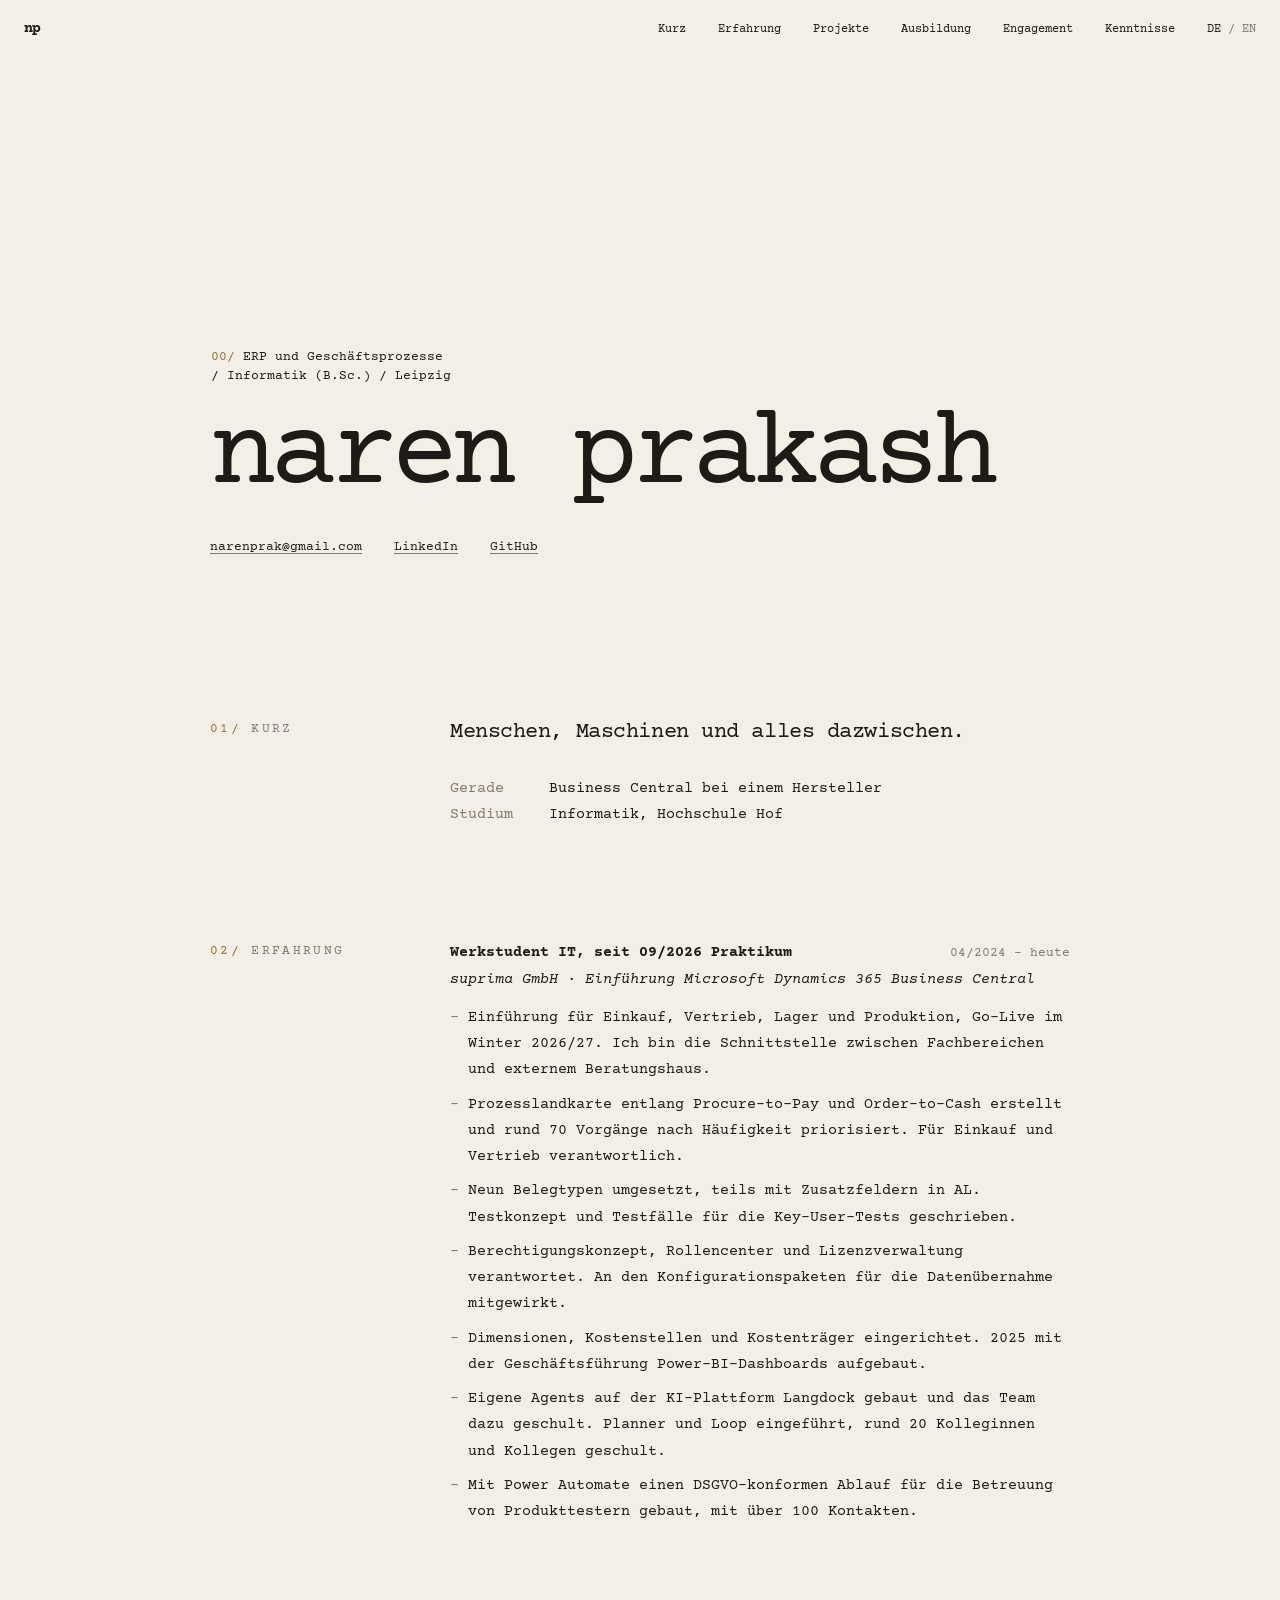
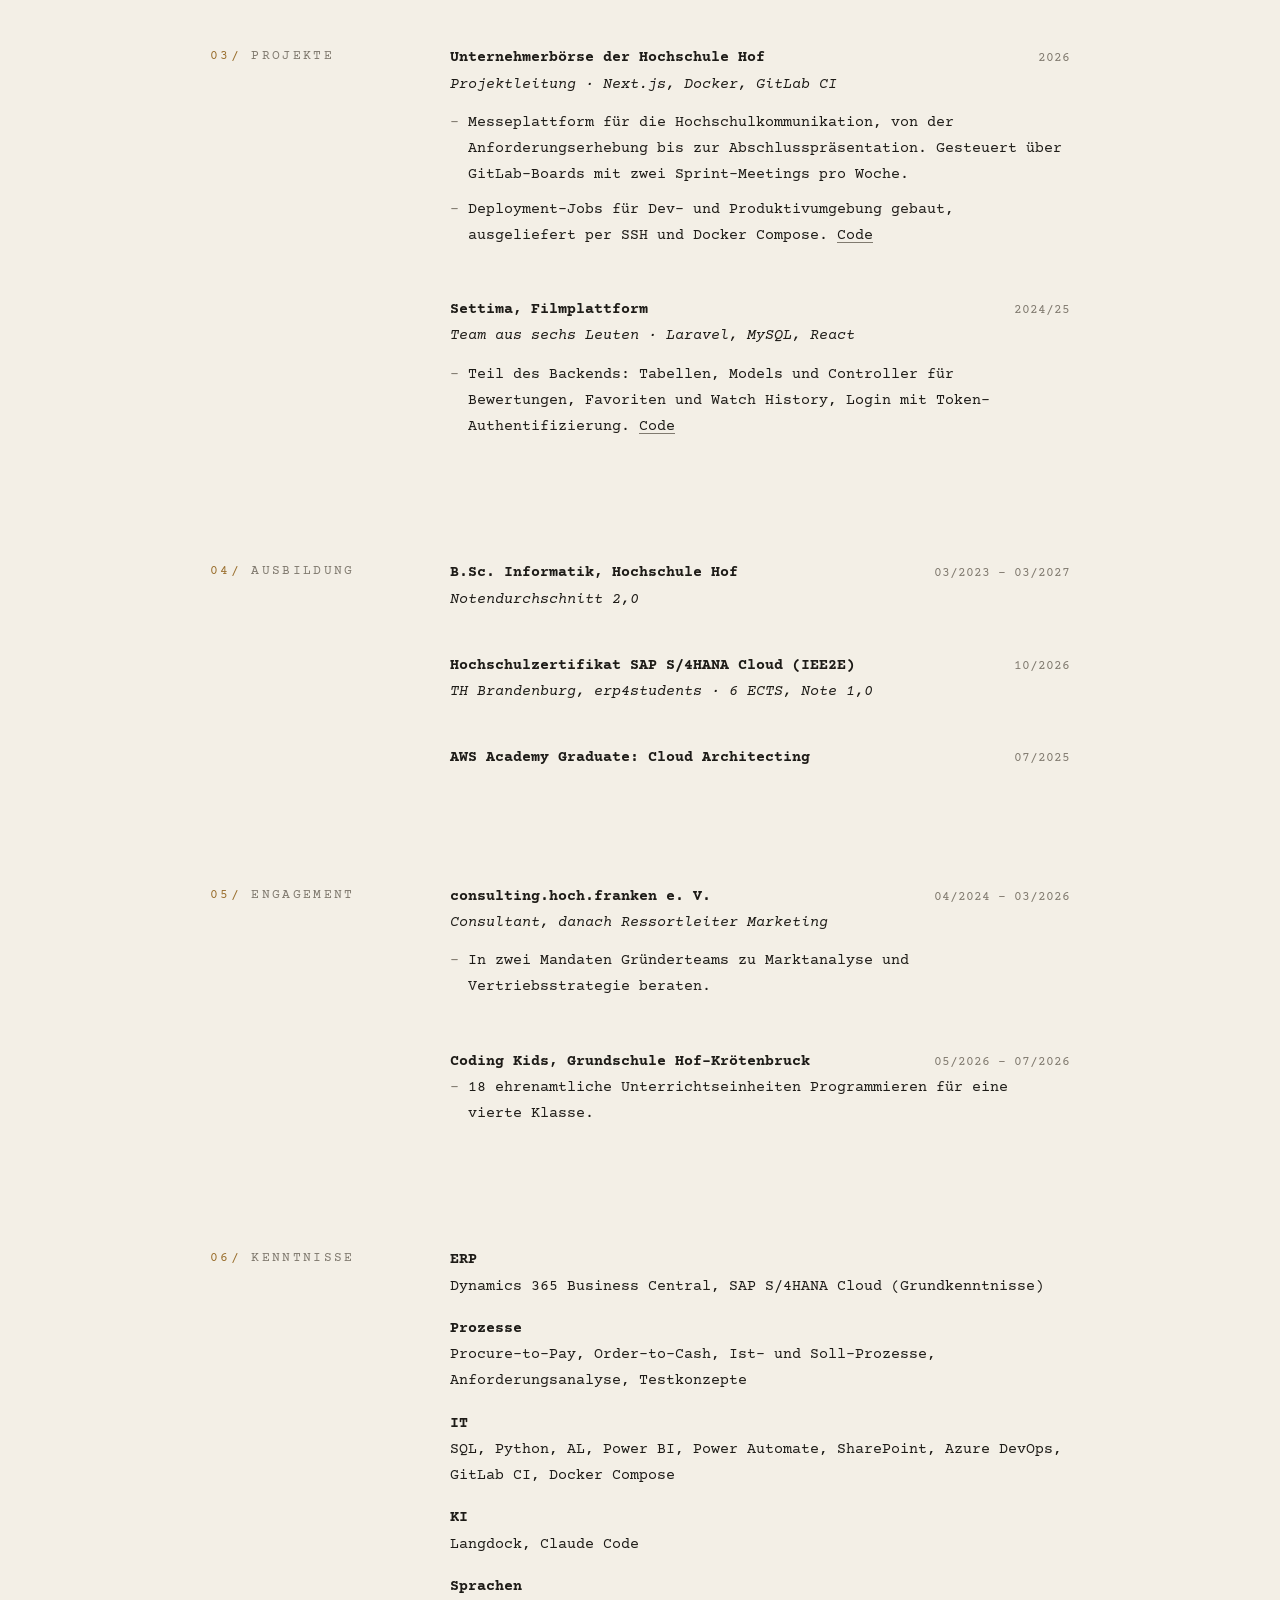
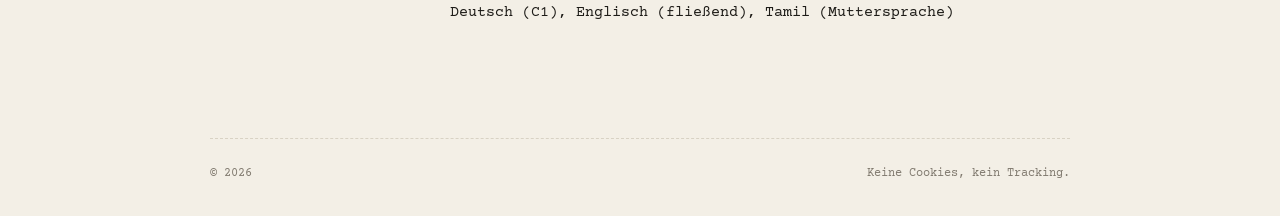
==== index.html @ 47031e09 "Kurz: Menschen, Maschinen und alles dazwischen Co-Authored-By: Claude Opus 5.5 <noreply@anthropic.co" ====
<!doctype html>
<html lang="de">
<head>
<meta charset="utf-8">
<meta name="viewport" content="width=device-width, initial-scale=1">
<title>Naren Prakash</title>
<meta name="description" content="Naren Prakash, Informatik (B.Sc.), ERP und Prozesse, Leipzig.">
<link rel="stylesheet" href="style.css">
<script src="js/htmx.min.js" defer></script>
</head>
<body hx-boost="true">
<main>

<header class="top">
  <a class="mark" href="#">np</a>
  <ul class="nav">
    <li><a href="#kurz">Kurz</a></li>
    <li><a href="#erfahrung">Erfahrung</a></li>
    <li><a href="#projekte">Projekte</a></li>
    <li><a href="#ausbildung">Ausbildung</a></li>
    <li><a href="#engagement">Engagement</a></li>
    <li><a href="#kenntnisse">Kenntnisse</a></li>
    <li class="lang"><a href="index.html" aria-current="page">DE</a> / <a href="en.html" hreflang="en">EN</a></li>
  </ul>
</header>

<div class="hero">
  <div class="sig">
    <p class="label"><span class="idx">00/</span> ERP und Geschäftsprozesse<br>/ Informatik (B.Sc.) / Leipzig</p>
    <h1>naren prakash</h1>
    <ul class="links">
      <li><a href="mailto:narenprak@gmail.com">narenprak@gmail.com</a></li>
      <li><a href="https://linkedin.com/in/narenprak">LinkedIn</a></li>
      <li><a href="https://github.com/trippletrouble">GitHub</a></li>
    </ul>
  </div>
</div>

<section id="kurz">
  <h2><span class="idx">01/</span> Kurz</h2>
  <p class="lead">Menschen, Maschinen und alles dazwischen.</p>
  <p><span class="k">Gerade</span> Business Central bei einem Hersteller<br>
  <span class="k">Studium</span> Informatik, Hochschule Hof</p>
</section>

<section id="erfahrung">
  <h2><span class="idx">02/</span> Erfahrung</h2>
  <div class="entry">
    <div class="entry-head">
      <h3>Werkstudent IT, seit 09/2026 Praktikum</h3>
      <span class="date">04/2024 – heute</span>
    </div>
    <p class="sub">suprima GmbH · Einführung Microsoft Dynamics 365 Business Central</p>
    <ul>
      <li>Einführung für Einkauf, Vertrieb, Lager und Produktion, Go-Live im Winter 2026/27. Ich bin die Schnittstelle zwischen Fachbereichen und externem Beratungshaus.</li>
      <li>Prozesslandkarte entlang Procure-to-Pay und Order-to-Cash erstellt und rund 70 Vorgänge nach Häufigkeit priorisiert. Für Einkauf und Vertrieb verantwortlich.</li>
      <li>Neun Belegtypen umgesetzt, teils mit Zusatzfeldern in AL. Testkonzept und Testfälle für die Key-User-Tests geschrieben.</li>
      <li>Berechtigungskonzept, Rollencenter und Lizenzverwaltung verantwortet. An den Konfigurationspaketen für die Datenübernahme mitgewirkt.</li>
      <li>Dimensionen, Kostenstellen und Kostenträger eingerichtet. 2025 mit der Geschäftsführung Power-BI-Dashboards aufgebaut.</li>
      <li>Eigene Agents auf der KI-Plattform Langdock gebaut und das Team dazu geschult. Planner und Loop eingeführt, rund 20 Kolleginnen und Kollegen geschult.</li>
      <li>Mit Power Automate einen DSGVO-konformen Ablauf für die Betreuung von Produkttestern gebaut, mit über 100 Kontakten.</li>
    </ul>
  </div>
</section>

<section id="projekte">
  <h2><span class="idx">03/</span> Projekte</h2>
  <div class="entry">
    <div class="entry-head">
      <h3>Unternehmerbörse der Hochschule Hof</h3>
      <span class="date">2026</span>
    </div>
    <p class="sub">Projektleitung · Next.js, Docker, GitLab CI</p>
    <ul>
      <li>Messeplattform für die Hochschulkommunikation, von der Anforderungserhebung bis zur Abschlusspräsentation. Gesteuert über GitLab-Boards mit zwei Sprint-Meetings pro Woche.</li>
      <li>Deployment-Jobs für Dev- und Produktivumgebung gebaut, ausgeliefert per SSH und Docker Compose. <a href="https://github.com/trippletrouble/EventFrontend">Code</a></li>
    </ul>
  </div>
  <div class="entry">
    <div class="entry-head">
      <h3>Settima, Filmplattform</h3>
      <span class="date">2024/25</span>
    </div>
    <p class="sub">Team aus sechs Leuten · Laravel, MySQL, React</p>
    <ul>
      <li>Teil des Backends: Tabellen, Models und Controller für Bewertungen, Favoriten und Watch History, Login mit Token-Authentifizierung. <a href="https://github.com/FullStackYappers/SettimaBackend">Code</a></li>
    </ul>
  </div>
</section>

<section id="ausbildung">
  <h2><span class="idx">04/</span> Ausbildung</h2>
  <div class="entry">
    <div class="entry-head">
      <h3>B.Sc. Informatik, Hochschule Hof</h3>
      <span class="date">03/2023 – 03/2027</span>
    </div>
    <p class="sub">Notendurchschnitt 2,0</p>
  </div>
  <div class="entry">
    <div class="entry-head">
      <h3>Hochschulzertifikat SAP S/4HANA Cloud (IEE2E)</h3>
      <span class="date">10/2026</span>
    </div>
    <p class="sub">TH Brandenburg, erp4students · 6 ECTS, Note 1,0</p>
  </div>
  <div class="entry">
    <div class="entry-head">
      <h3>AWS Academy Graduate: Cloud Architecting</h3>
      <span class="date">07/2025</span>
    </div>
  </div>
</section>

<section id="engagement">
  <h2><span class="idx">05/</span> Engagement</h2>
  <div class="entry">
    <div class="entry-head">
      <h3>consulting.hoch.franken e. V.</h3>
      <span class="date">04/2024 – 03/2026</span>
    </div>
    <p class="sub">Consultant, danach Ressortleiter Marketing</p>
    <ul>
      <li>In zwei Mandaten Gründerteams zu Marktanalyse und Vertriebsstrategie beraten.</li>
    </ul>
  </div>
  <div class="entry">
    <div class="entry-head">
      <h3>Coding Kids, Grundschule Hof-Krötenbruck</h3>
      <span class="date">05/2026 – 07/2026</span>
    </div>
    <ul>
      <li>18 ehrenamtliche Unterrichtseinheiten Programmieren für eine vierte Klasse.</li>
    </ul>
  </div>
</section>

<section id="kenntnisse">
  <h2><span class="idx">06/</span> Kenntnisse</h2>
  <dl>
    <dt>ERP</dt><dd>Dynamics 365 Business Central, SAP S/4HANA Cloud (Grundkenntnisse)</dd>
    <dt>Prozesse</dt><dd>Procure-to-Pay, Order-to-Cash, Ist- und Soll-Prozesse, Anforderungsanalyse, Testkonzepte</dd>
    <dt>IT</dt><dd>SQL, Python, AL, Power BI, Power Automate, SharePoint, Azure DevOps, GitLab CI, Docker Compose</dd>
    <dt>KI</dt><dd>Langdock, Claude Code</dd>
    <dt>Sprachen</dt><dd>Deutsch (C1), Englisch (fließend), Tamil (Muttersprache)</dd>
  </dl>
</section>

<footer>
  <span>© 2026</span>
  <span>Keine Cookies, kein Tracking.</span>
</footer>

</main>
</body>
</html>
---- style.css ----
/* Dunkler Grund, eine Schrift (Courier Prime), ein Messington.
   Gestaltung nur über Größe und Abstand. */
@font-face { font-family: "Courier Prime"; src: url("fonts/CourierPrime-Regular.ttf") format("truetype"); font-weight: 400; font-display: swap; }
@font-face { font-family: "Courier Prime"; src: url("fonts/CourierPrime-Bold.ttf") format("truetype"); font-weight: 700; font-display: swap; }
@font-face { font-family: "Courier Prime"; src: url("fonts/CourierPrime-Italic.ttf") format("truetype"); font-style: italic; font-display: swap; }

:root {
  --ink: #e9e4da;
  --faded: #7d786f;
  --paper: #0d0d0c;
  --rule: #2a2926;
  --accent: #c9a46b; /* Messing wie die Gravuren auf den Modulen */
}
@media (prefers-color-scheme: light) {
  :root {
    --ink: #1d1b17;
    --faded: #807a6f;
    --paper: #f3efe6;
    --rule: #d8d2c4;
    --accent: #9a6f2e;
  }
}

* { box-sizing: border-box; }

html { -webkit-text-size-adjust: 100%; scroll-behavior: smooth; }

body {
  margin: 0;
  background: var(--paper);
  color: var(--ink);
  font: 15px/1.75 "Courier Prime", "Courier New", Courier, monospace;
}

main { padding: 0 24px; }

a { color: inherit; text-decoration: underline; text-decoration-color: var(--faded); text-underline-offset: 3px; }
a:hover { text-decoration-color: var(--accent); }

.idx { color: var(--accent); }

/* Kopfzeile: Monogramm links, Navigation klein rechts mit hochgestellten Nummern */
.top {
  position: sticky; top: 0; z-index: 2;
  display: flex; justify-content: space-between; align-items: center;
  padding: 16px 0;
  background: var(--paper);
  font-size: 12px;
}
.mark { font-weight: 700; text-decoration: none; letter-spacing: -0.04em; font-size: 15px; }
.nav { display: flex; gap: 32px; margin: 0; padding: 0; list-style: none; }
.nav a { text-decoration: none; }
.nav a:hover { color: var(--accent); }
.lang, .lang a { color: var(--faded); }
.lang a[aria-current] { color: var(--ink); }

/* Erstes Bild: Name groß, darüber eine Zeile zur Einordnung */
.hero {
  position: relative;
  min-height: 60vh;
  max-width: 860px;
  margin-left: auto; margin-right: auto;
  display: flex; flex-direction: column; justify-content: flex-end;
  padding-bottom: 40px;
}
.hero { margin-bottom: 120px; }
.sig { align-self: stretch; }
.label { font-size: 13px; line-height: 1.5; margin: 0 0 20px 0.08em; }
h1 {
  margin: 0;
  font-size: clamp(48px, 10vw, 112px);
  line-height: 0.9;
  font-weight: 400;
  letter-spacing: -0.06em;
}
.links { margin: 28px 0 0; padding: 0; list-style: none; font-size: 13px; }
.links li { display: inline; margin-right: 3ch; }

/* Abschnitte: Überschrift im linken Rand, Inhalt rechts */
section {
  display: grid;
  grid-template-columns: 200px 1fr;
  column-gap: 40px;
  max-width: 860px;
  margin: 0 auto 112px;
  scroll-margin-top: 72px;
}
section > * { grid-column: 2; }
section > h2 { grid-column: 1; grid-row: 1 / span 30; }

h2 {
  font-size: 13px;
  font-weight: 400;
  text-transform: uppercase;
  letter-spacing: 0.18em;
  color: var(--faded);
  margin: 0;
}

h3 { font-size: 15px; font-weight: 700; margin: 0; }

p { margin: 0 0 20px; }
p:last-child { margin-bottom: 0; }
.lead { font-size: 22px; line-height: 1.35; letter-spacing: -0.02em; margin-bottom: 28px; }
.k { display: inline-block; width: 10ch; color: var(--faded); }

.entry { margin-bottom: 40px; }
.entry:last-child { margin-bottom: 0; }
.entry-head { display: flex; justify-content: space-between; align-items: baseline; gap: 24px; }
.date { color: var(--faded); white-space: nowrap; font-size: 13px; }
.sub { font-style: italic; margin: 0 0 12px; }

ul { margin: 0; padding: 0; list-style: none; }
li { padding-left: 2ch; text-indent: -2ch; margin-bottom: 8px; }
li::before { content: "- "; color: var(--faded); }
.nav li, .links li { padding: 0; text-indent: 0; margin-bottom: 0; }
.nav li::before, .links li::before { content: none; }

dl { margin: 0; }
dt { font-weight: 700; }
dd { margin: 0 0 16px; }
dd:last-child { margin-bottom: 0; }

/* Fuß */
footer {
  display: flex; justify-content: space-between; gap: 16px;
  max-width: 860px; margin: 0 auto;
  border-top: 1px dashed var(--rule);
  padding: 24px 0 32px;
  font-size: 12px;
  color: var(--faded);
}

@media (max-width: 760px) {
  .nav li:not(.lang) { display: none; }
  .hero { min-height: 70vh; margin-bottom: 72px; }
  .label { margin-left: 0; }
  .links { text-align: left; }
  .links li { display: block; margin-right: 0; }
  section { display: block; margin-bottom: 72px; }
  h2 { margin-bottom: 20px; }
  .entry-head { flex-direction: column; gap: 0; }
  footer { flex-wrap: wrap; }
}

@media print {
  body { background: #fff; color: #000; }
  .top, footer { display: none; }
  .hero { min-height: 0; margin-bottom: 32px; }
  h1 { text-align: left; font-size: 40px; }
  .links { text-align: left; }
  section { margin-bottom: 32px; }
  a { text-decoration: none; }
}
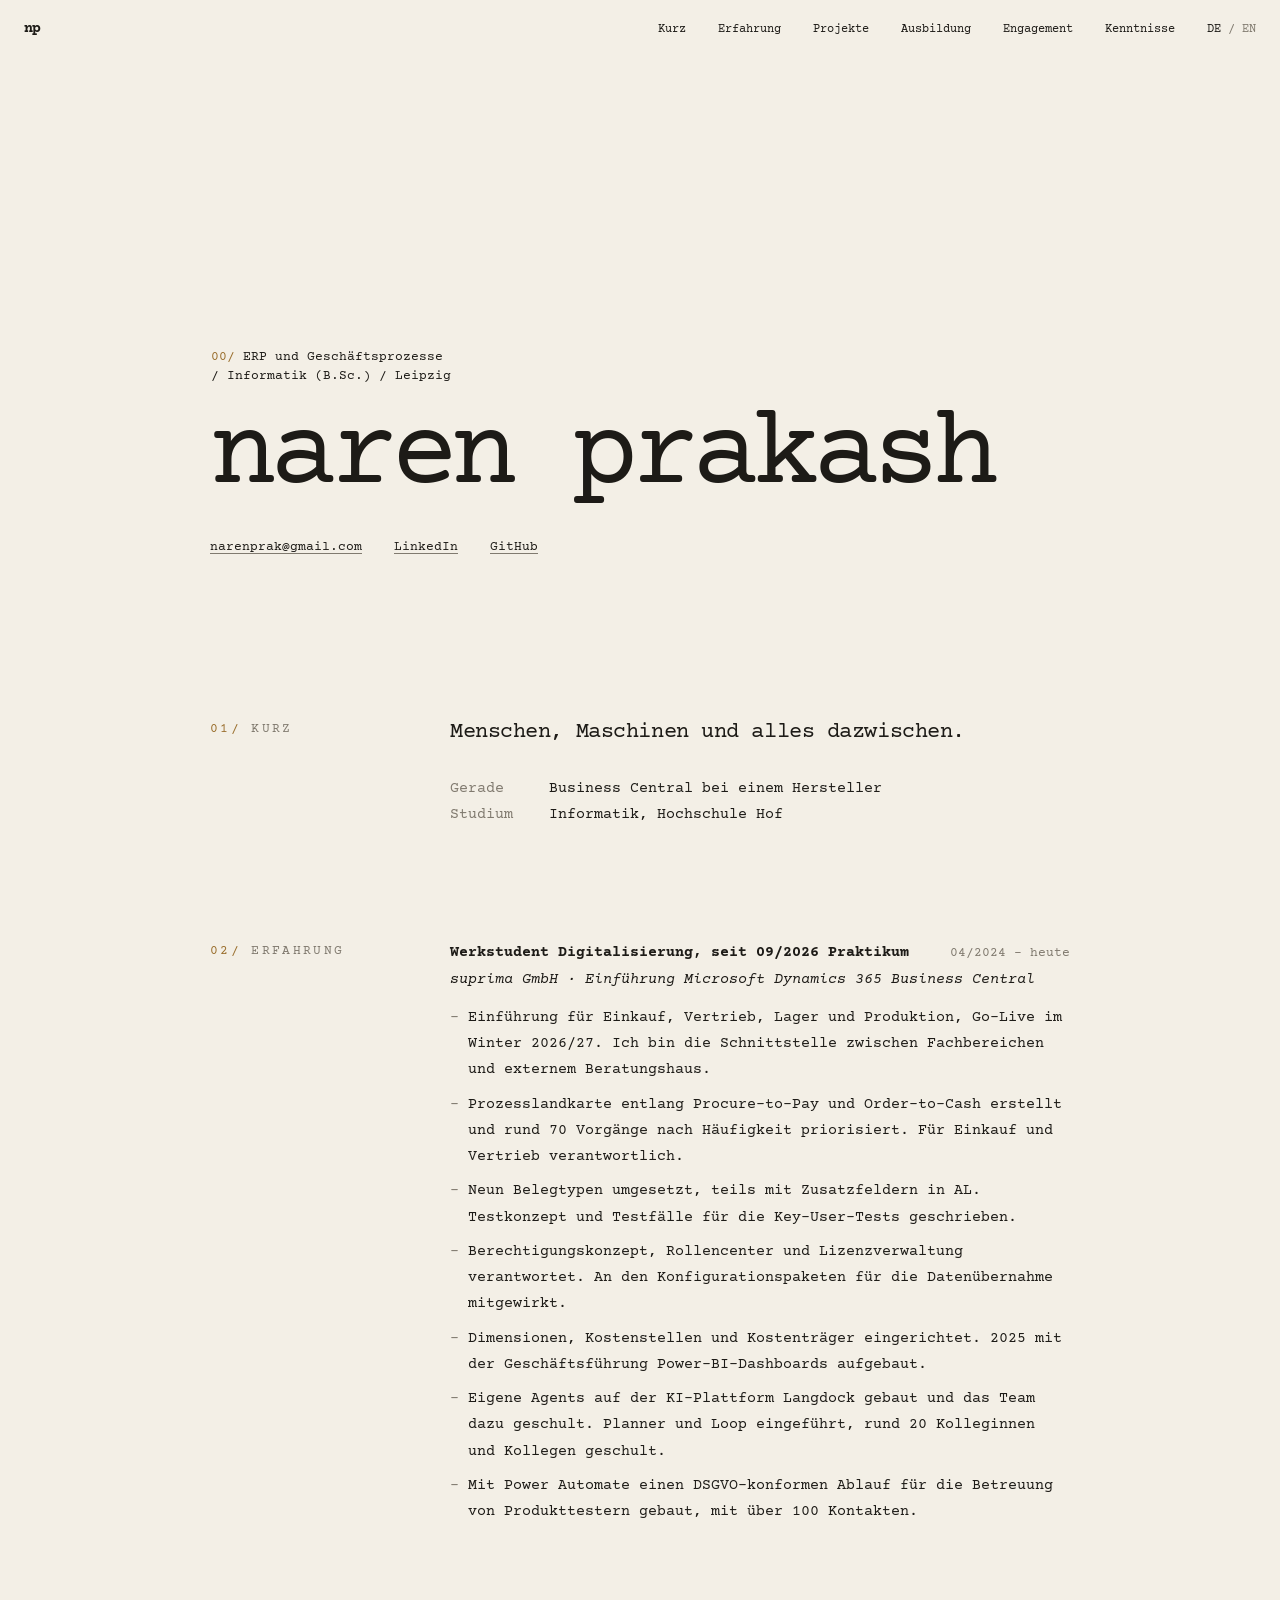
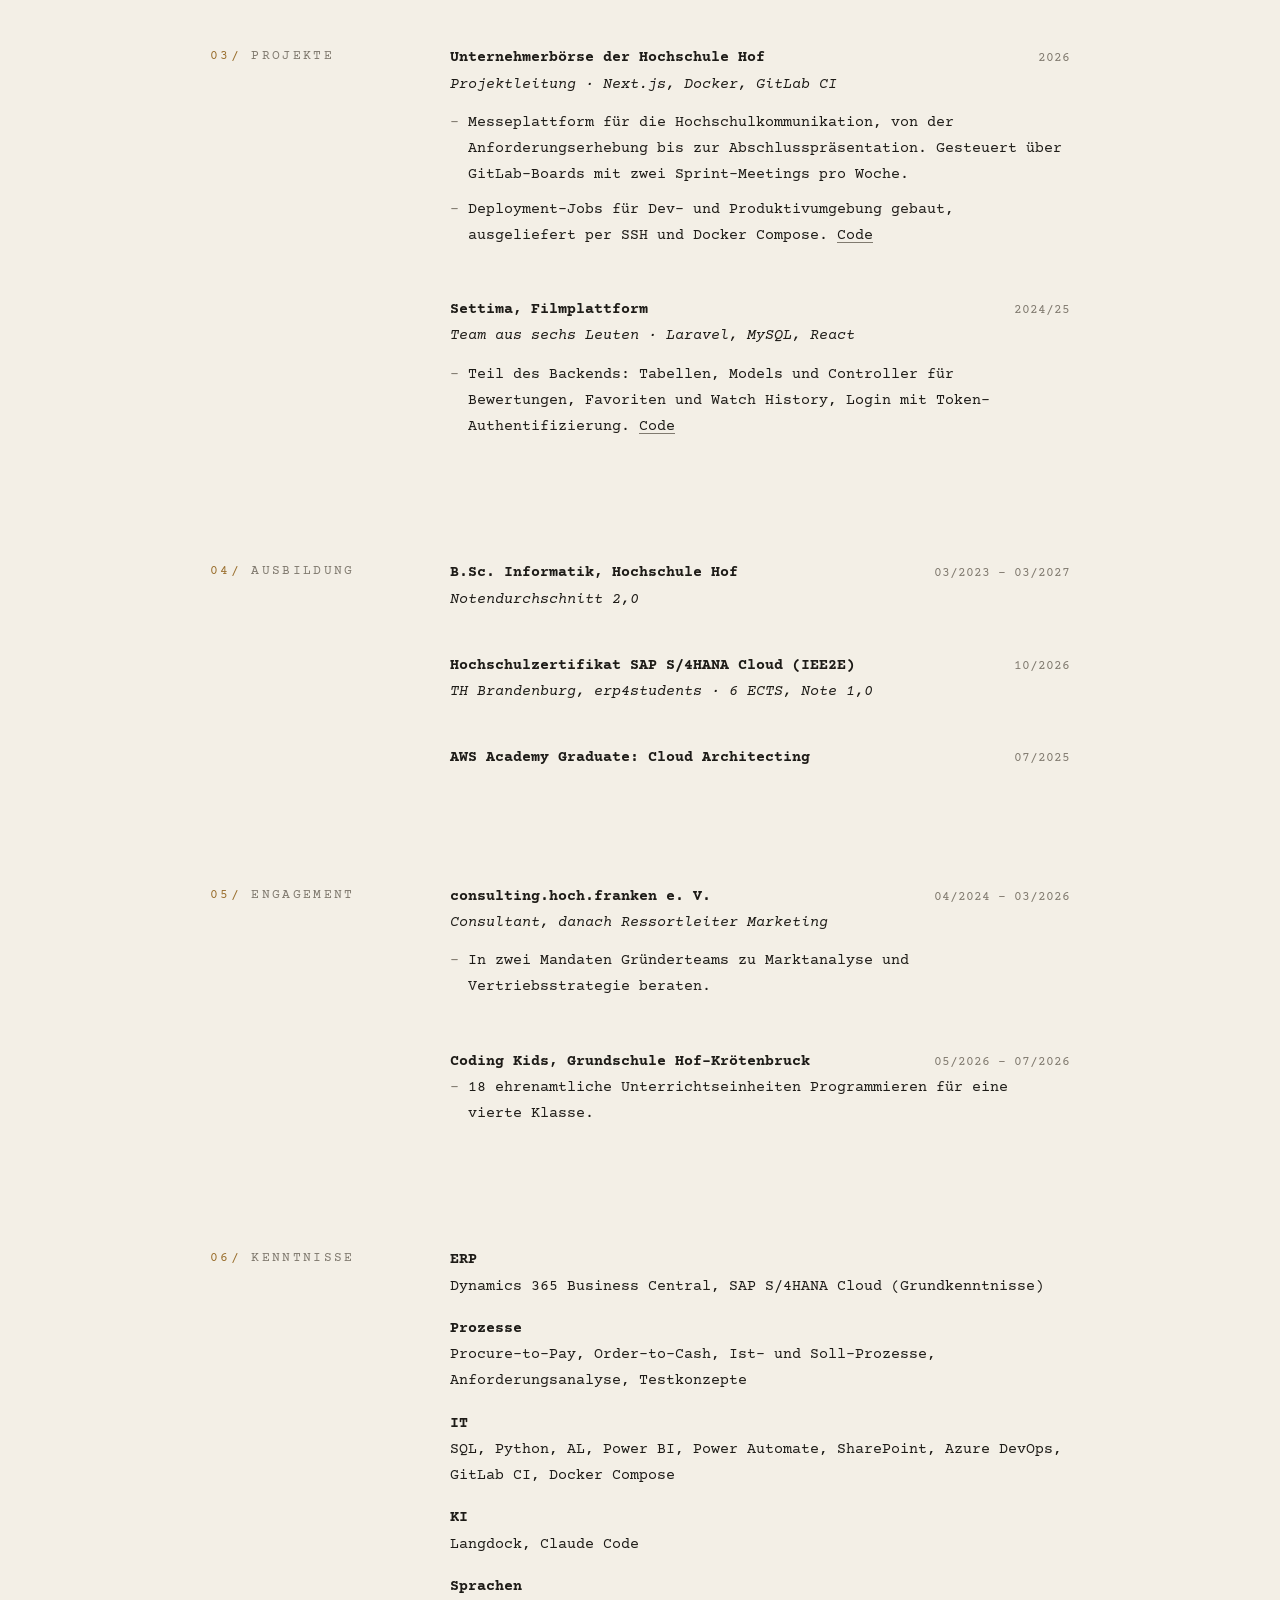
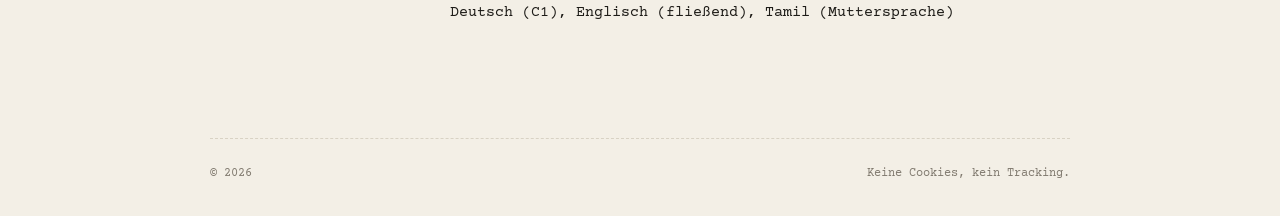
==== commit 9ffef9cd: "Titel: Werkstudent Digitalisierung Co-Authored-By: Claude Opus 5.5 <noreply@anthropic.com> Claude-Se" ====
--- a/index.html
+++ b/index.html
@@ -47,7 +47,7 @@
   <h2><span class="idx">02/</span> Erfahrung</h2>
   <div class="entry">
     <div class="entry-head">
-      <h3>Werkstudent IT, seit 09/2026 Praktikum</h3>
+      <h3>Werkstudent Digitalisierung, seit 09/2026 Praktikum</h3>
       <span class="date">04/2024 – heute</span>
     </div>
     <p class="sub">suprima GmbH · Einführung Microsoft Dynamics 365 Business Central</p>
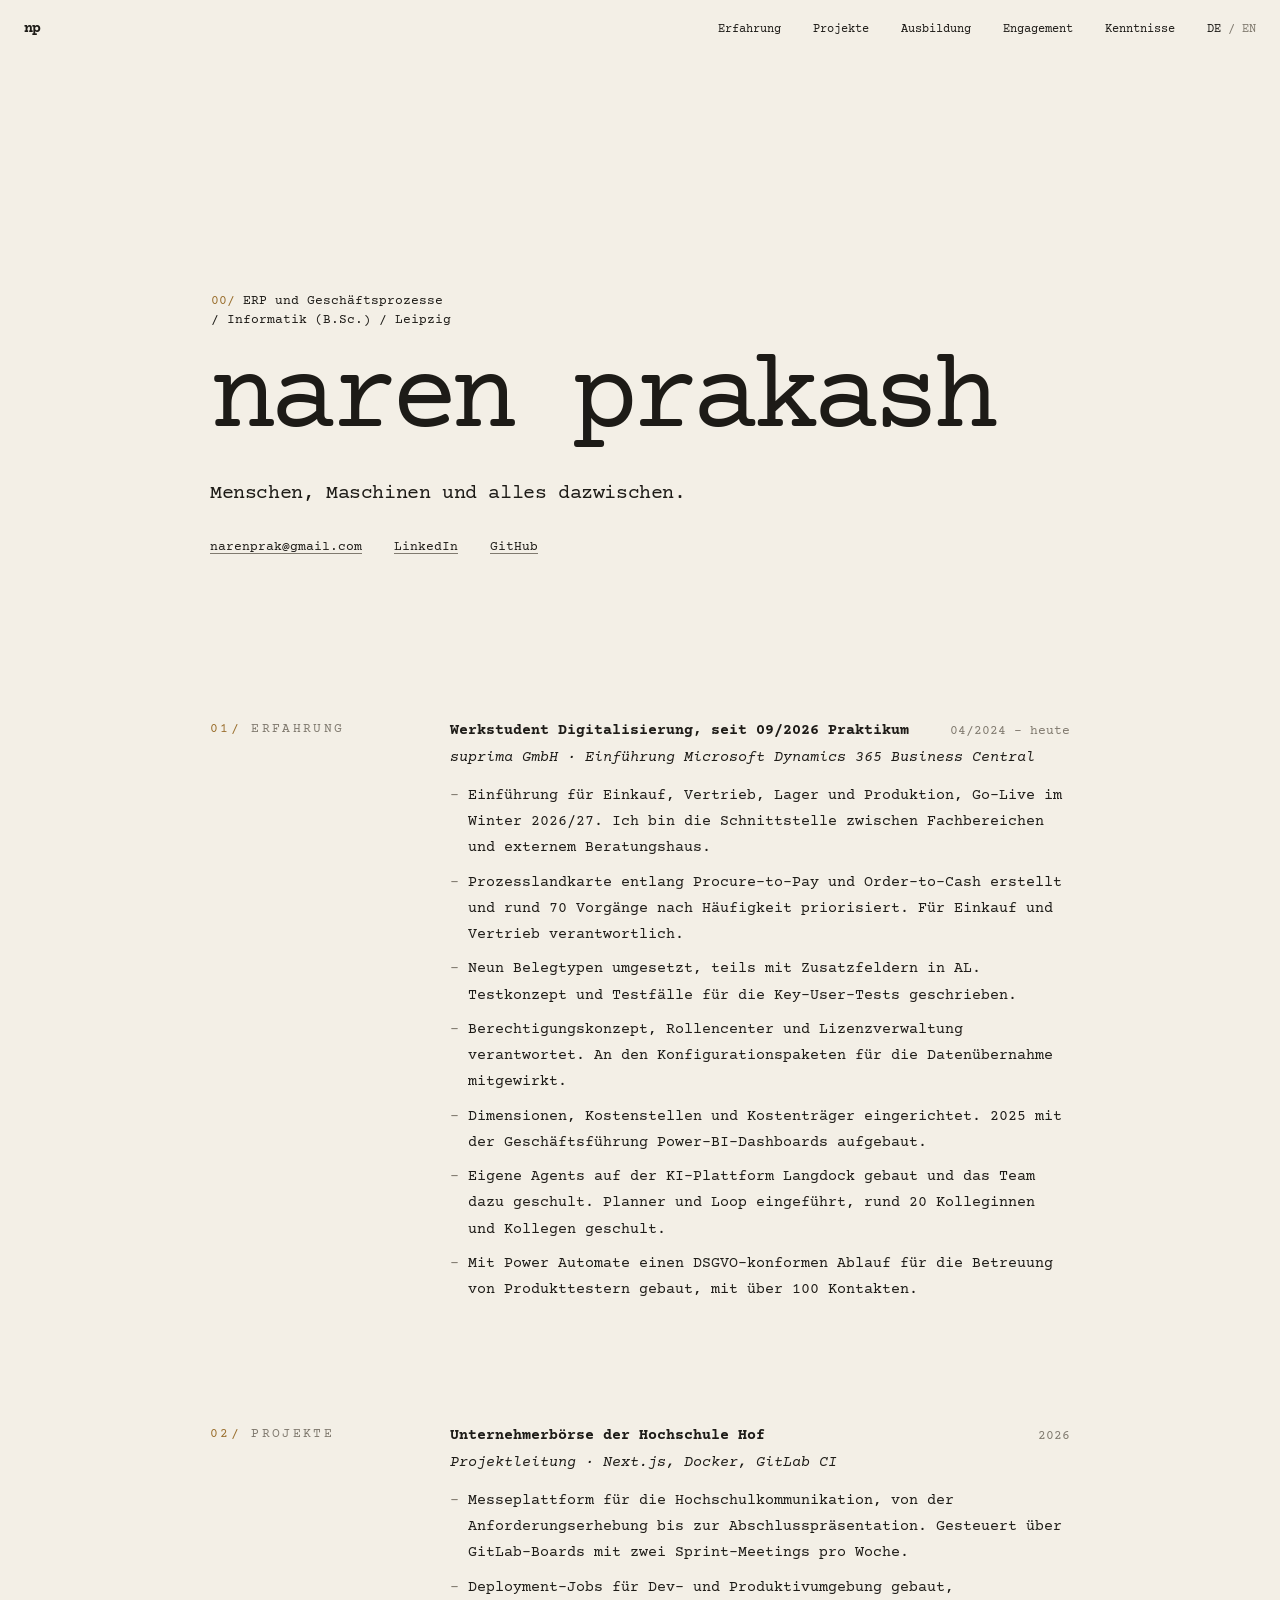
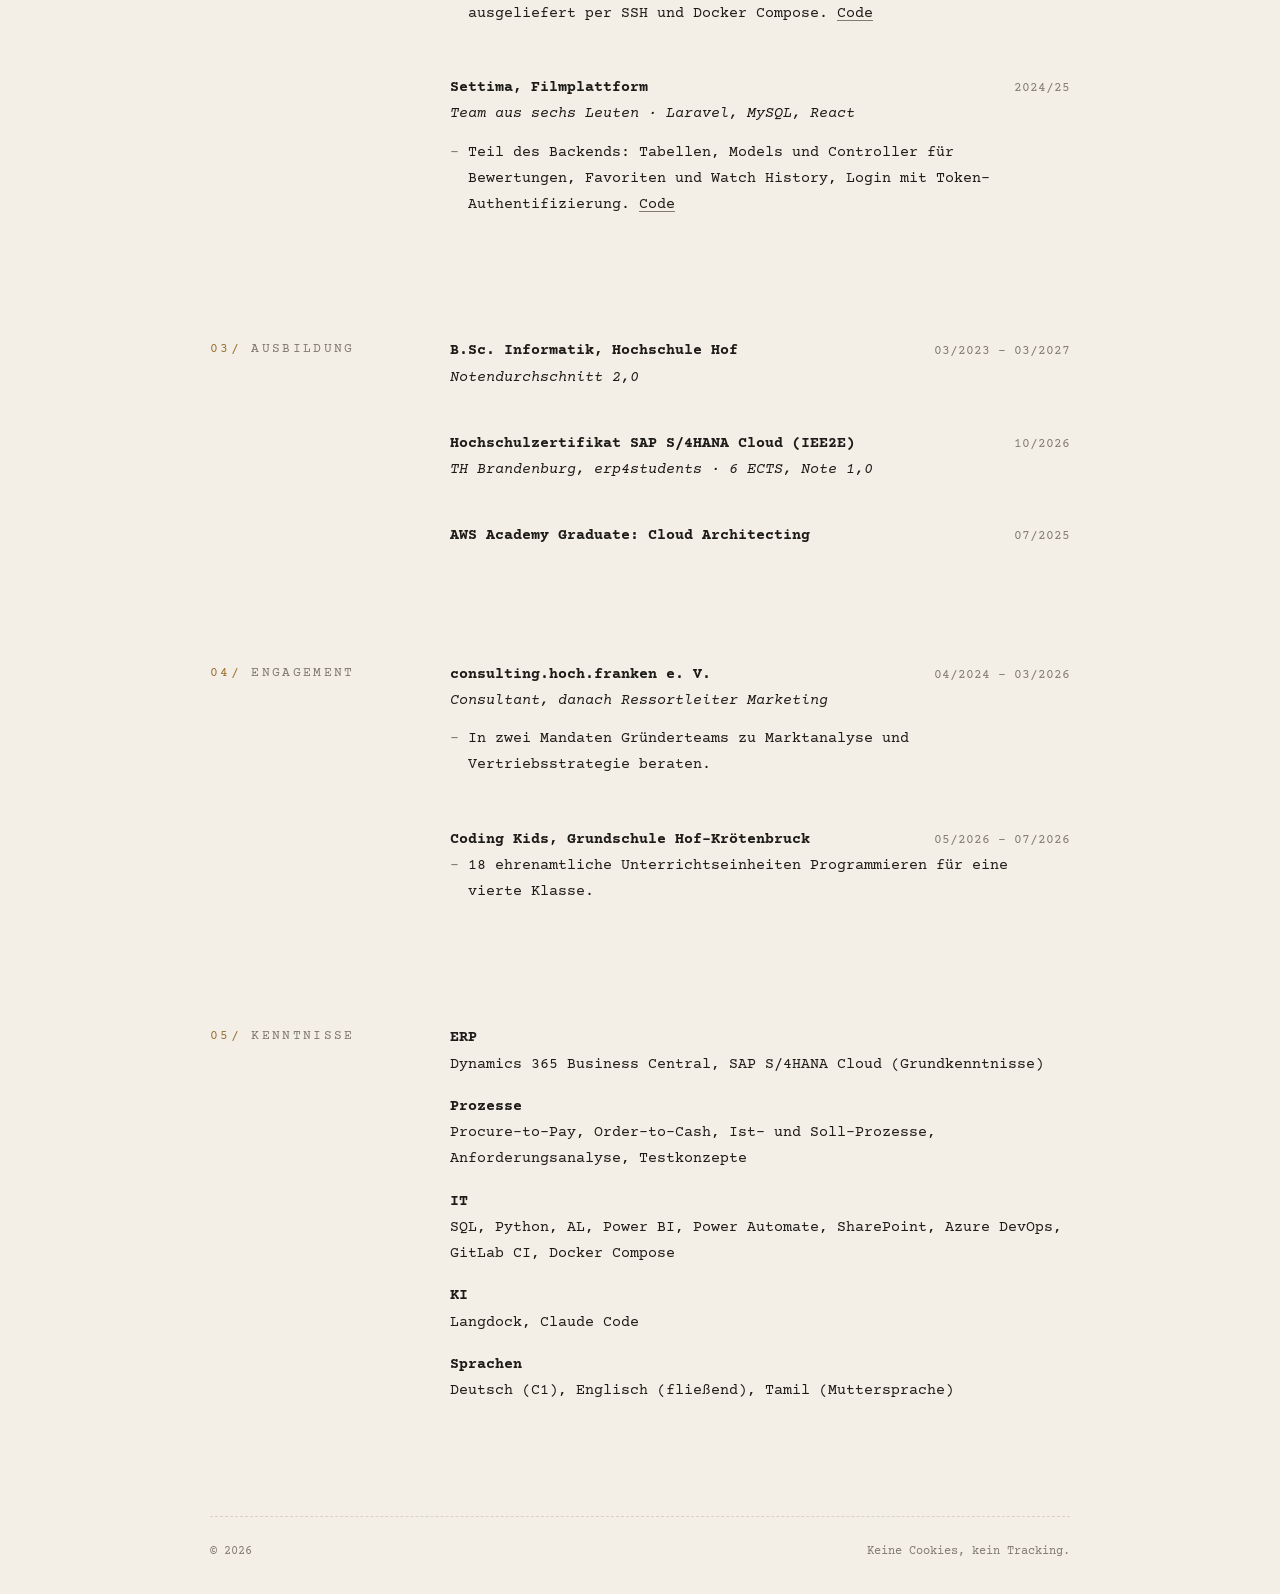
==== commit 1a3994fb: "Kurz-Sektion entfernt, Tagline unter dem Namen Co-Authored-By: Claude Opus 5.5 <noreply@anthropic.co" ====
--- a/index.html
+++ b/index.html
@@ -14,7 +14,6 @@
 <header class="top">
   <a class="mark" href="#">np</a>
   <ul class="nav">
-    <li><a href="#kurz">Kurz</a></li>
     <li><a href="#erfahrung">Erfahrung</a></li>
     <li><a href="#projekte">Projekte</a></li>
     <li><a href="#ausbildung">Ausbildung</a></li>
@@ -28,6 +27,7 @@
   <div class="sig">
     <p class="label"><span class="idx">00/</span> ERP und Geschäftsprozesse<br>/ Informatik (B.Sc.) / Leipzig</p>
     <h1>naren prakash</h1>
+    <p class="tagline">Menschen, Maschinen und alles dazwischen.</p>
     <ul class="links">
       <li><a href="mailto:narenprak@gmail.com">narenprak@gmail.com</a></li>
       <li><a href="https://linkedin.com/in/narenprak">LinkedIn</a></li>
@@ -36,15 +36,8 @@
   </div>
 </div>
 
-<section id="kurz">
-  <h2><span class="idx">01/</span> Kurz</h2>
-  <p class="lead">Menschen, Maschinen und alles dazwischen.</p>
-  <p><span class="k">Gerade</span> Business Central bei einem Hersteller<br>
-  <span class="k">Studium</span> Informatik, Hochschule Hof</p>
-</section>
-
 <section id="erfahrung">
-  <h2><span class="idx">02/</span> Erfahrung</h2>
+  <h2><span class="idx">01/</span> Erfahrung</h2>
   <div class="entry">
     <div class="entry-head">
       <h3>Werkstudent Digitalisierung, seit 09/2026 Praktikum</h3>
@@ -64,7 +57,7 @@
 </section>
 
 <section id="projekte">
-  <h2><span class="idx">03/</span> Projekte</h2>
+  <h2><span class="idx">02/</span> Projekte</h2>
   <div class="entry">
     <div class="entry-head">
       <h3>Unternehmerbörse der Hochschule Hof</h3>
@@ -89,7 +82,7 @@
 </section>
 
 <section id="ausbildung">
-  <h2><span class="idx">04/</span> Ausbildung</h2>
+  <h2><span class="idx">03/</span> Ausbildung</h2>
   <div class="entry">
     <div class="entry-head">
       <h3>B.Sc. Informatik, Hochschule Hof</h3>
@@ -113,7 +106,7 @@
 </section>
 
 <section id="engagement">
-  <h2><span class="idx">05/</span> Engagement</h2>
+  <h2><span class="idx">04/</span> Engagement</h2>
   <div class="entry">
     <div class="entry-head">
       <h3>consulting.hoch.franken e. V.</h3>
@@ -136,7 +129,7 @@
 </section>
 
 <section id="kenntnisse">
-  <h2><span class="idx">06/</span> Kenntnisse</h2>
+  <h2><span class="idx">05/</span> Kenntnisse</h2>
   <dl>
     <dt>ERP</dt><dd>Dynamics 365 Business Central, SAP S/4HANA Cloud (Grundkenntnisse)</dd>
     <dt>Prozesse</dt><dd>Procure-to-Pay, Order-to-Cash, Ist- und Soll-Prozesse, Anforderungsanalyse, Testkonzepte</dd>
--- a/style.css
+++ b/style.css
@@ -101,8 +101,7 @@
 
 p { margin: 0 0 20px; }
 p:last-child { margin-bottom: 0; }
-.lead { font-size: 22px; line-height: 1.35; letter-spacing: -0.02em; margin-bottom: 28px; }
-.k { display: inline-block; width: 10ch; color: var(--faded); }
+.tagline { font-size: 20px; line-height: 1.4; letter-spacing: -0.02em; margin: 28px 0 0; }
 
 .entry { margin-bottom: 40px; }
 .entry:last-child { margin-bottom: 0; }
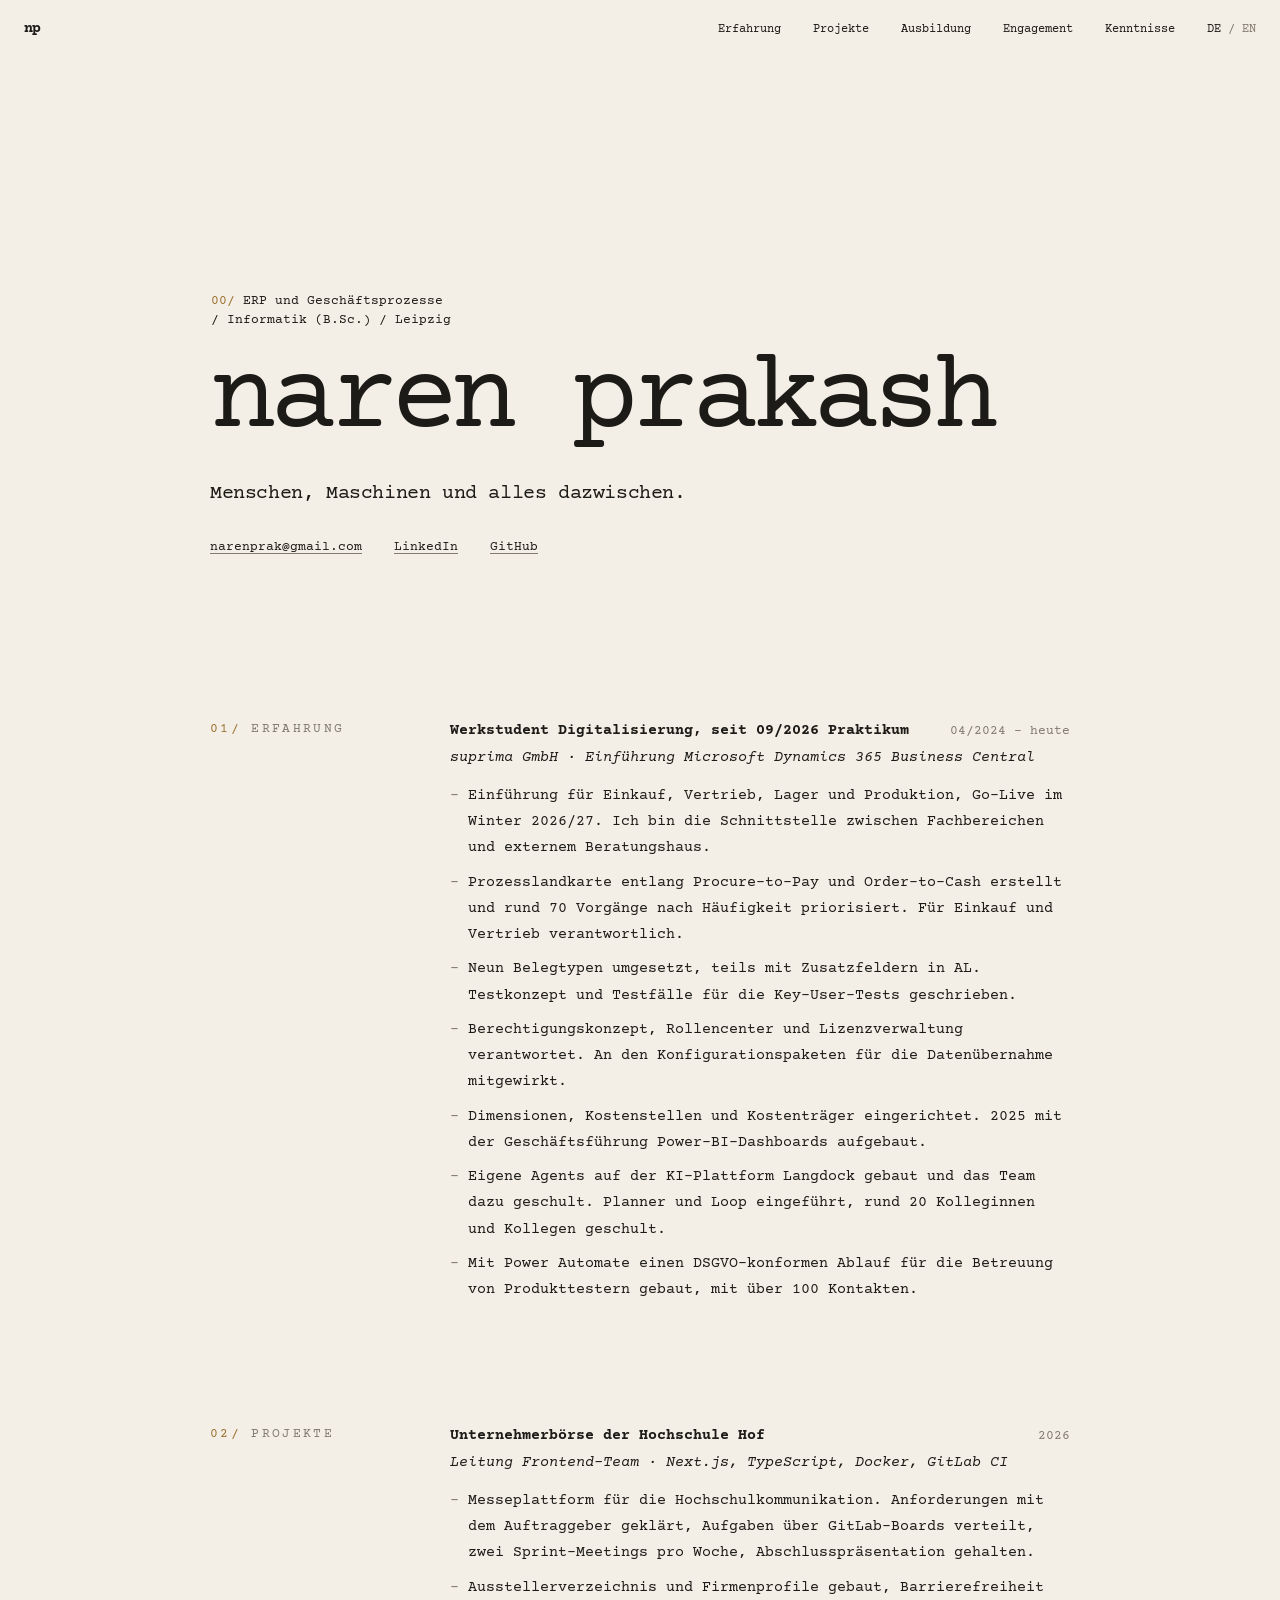
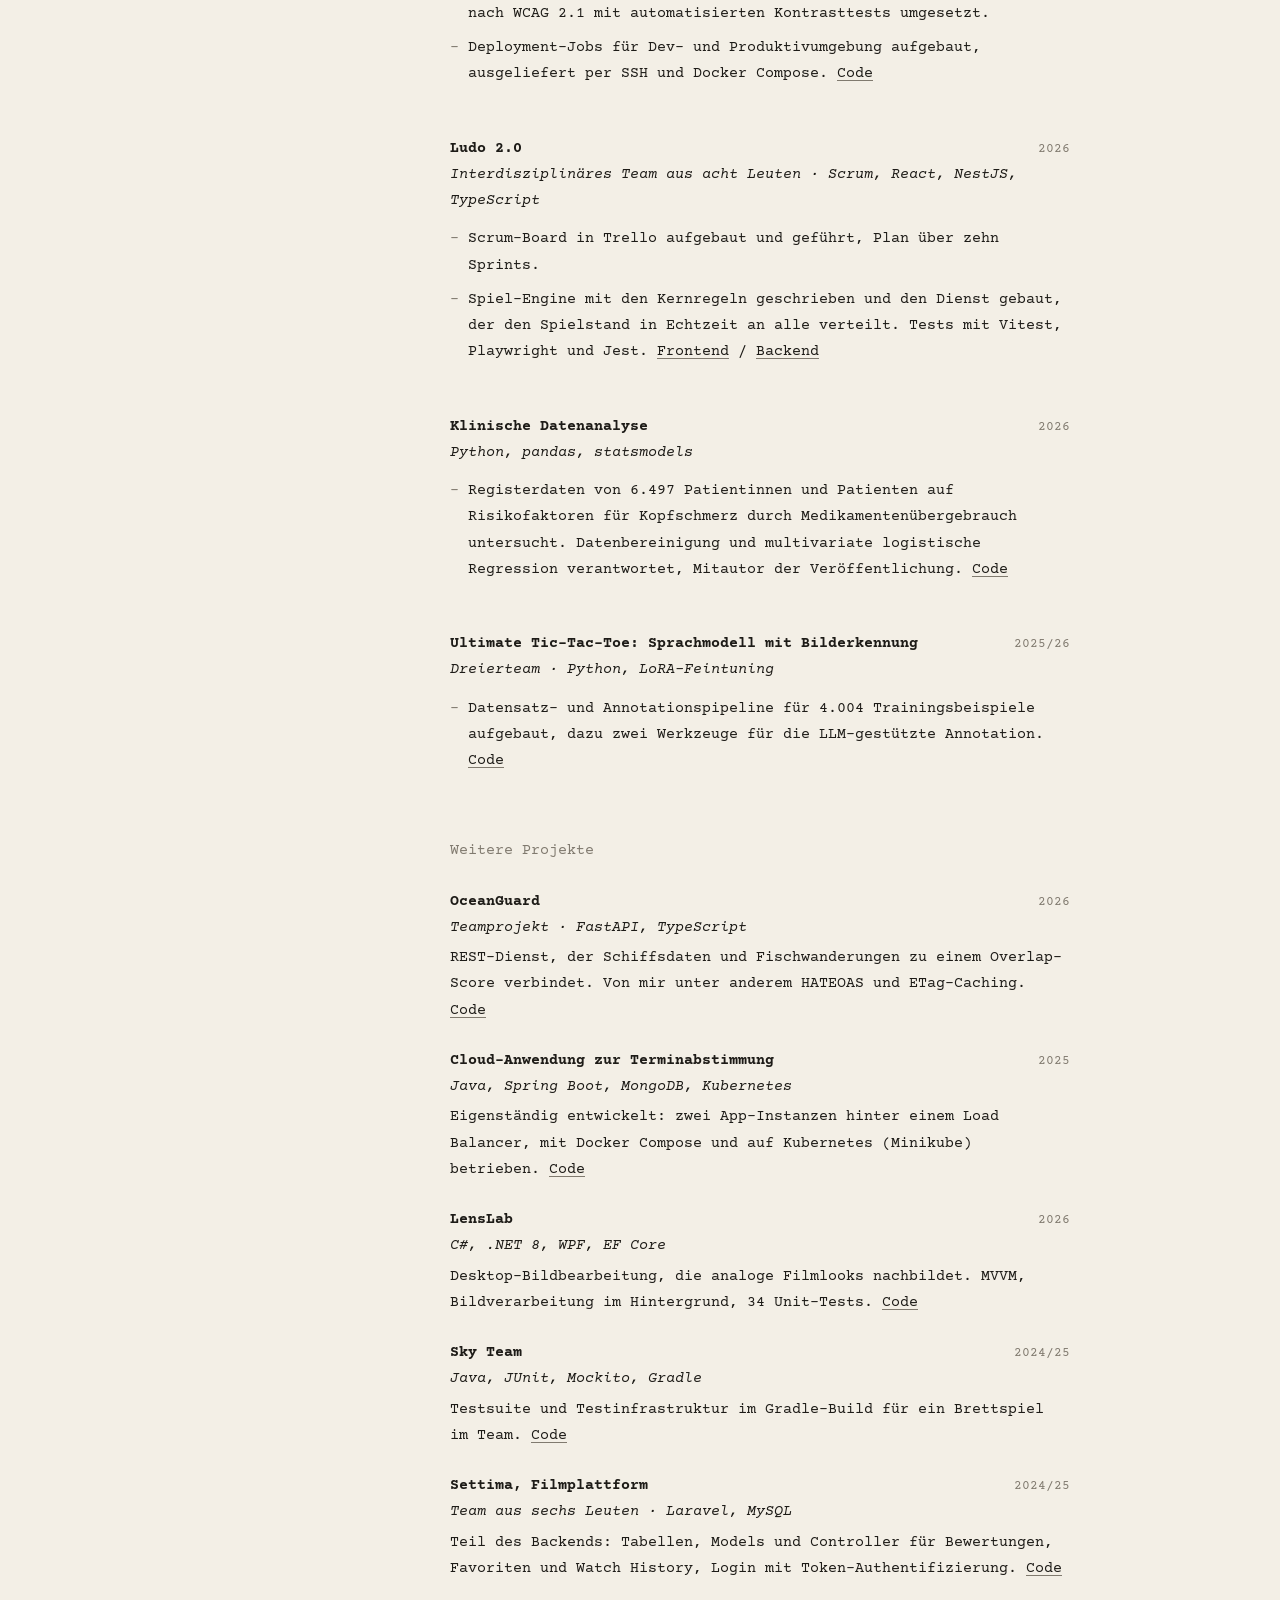
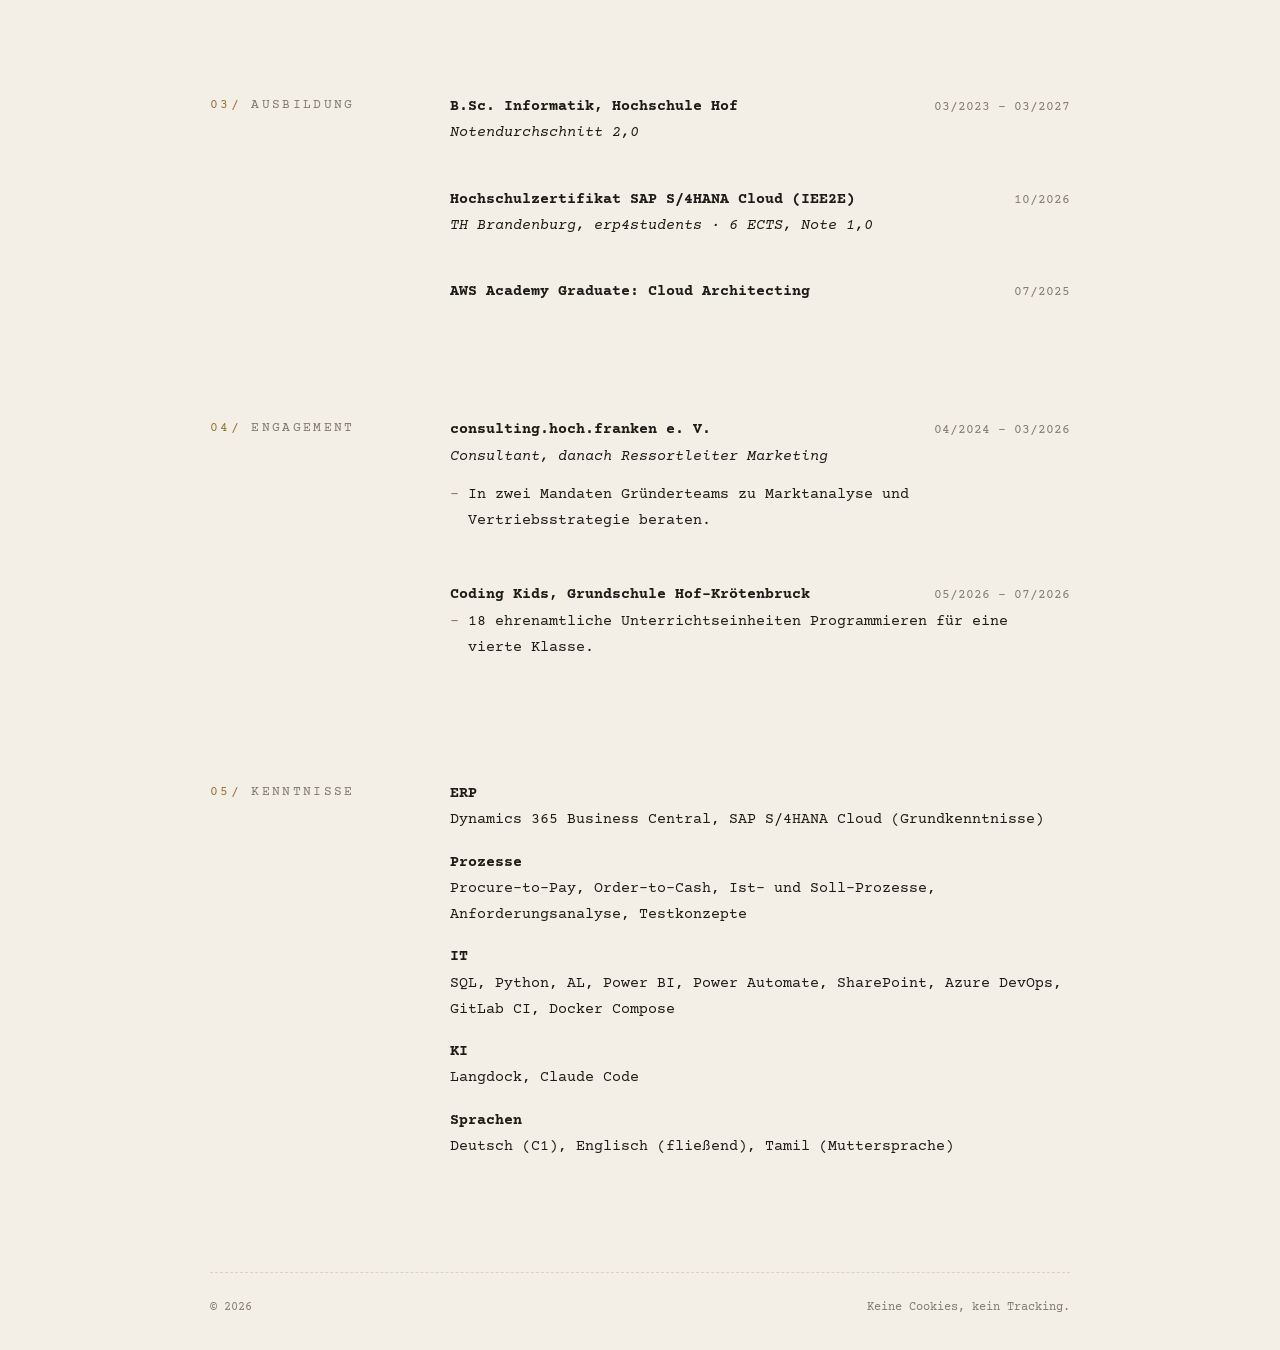
==== commit 5b09b350: "Projekte als Portfolio ausgebaut" ====
--- a/index.html
+++ b/index.html
@@ -63,21 +63,84 @@
       <h3>Unternehmerbörse der Hochschule Hof</h3>
       <span class="date">2026</span>
     </div>
-    <p class="sub">Projektleitung · Next.js, Docker, GitLab CI</p>
-    <ul>
-      <li>Messeplattform für die Hochschulkommunikation, von der Anforderungserhebung bis zur Abschlusspräsentation. Gesteuert über GitLab-Boards mit zwei Sprint-Meetings pro Woche.</li>
-      <li>Deployment-Jobs für Dev- und Produktivumgebung gebaut, ausgeliefert per SSH und Docker Compose. <a href="https://github.com/trippletrouble/EventFrontend">Code</a></li>
-    </ul>
-  </div>
-  <div class="entry">
+    <p class="sub">Leitung Frontend-Team · Next.js, TypeScript, Docker, GitLab CI</p>
+    <ul>
+      <li>Messeplattform für die Hochschulkommunikation. Anforderungen mit dem Auftraggeber geklärt, Aufgaben über GitLab-Boards verteilt, zwei Sprint-Meetings pro Woche, Abschlusspräsentation gehalten.</li>
+      <li>Ausstellerverzeichnis und Firmenprofile gebaut, Barrierefreiheit nach WCAG 2.1 mit automatisierten Kontrasttests umgesetzt.</li>
+      <li>Deployment-Jobs für Dev- und Produktivumgebung aufgebaut, ausgeliefert per SSH und Docker Compose. <a href="https://github.com/trippletrouble/EventFrontend">Code</a></li>
+    </ul>
+  </div>
+  <div class="entry">
+    <div class="entry-head">
+      <h3>Ludo 2.0</h3>
+      <span class="date">2026</span>
+    </div>
+    <p class="sub">Interdisziplinäres Team aus acht Leuten · Scrum, React, NestJS, TypeScript</p>
+    <ul>
+      <li>Scrum-Board in Trello aufgebaut und geführt, Plan über zehn Sprints.</li>
+      <li>Spiel-Engine mit den Kernregeln geschrieben und den Dienst gebaut, der den Spielstand in Echtzeit an alle verteilt. Tests mit Vitest, Playwright und Jest. <a href="https://github.com/trippletrouble/isep-frontend">Frontend</a> / <a href="https://github.com/trippletrouble/isep-backend">Backend</a></li>
+    </ul>
+  </div>
+  <div class="entry">
+    <div class="entry-head">
+      <h3>Klinische Datenanalyse</h3>
+      <span class="date">2026</span>
+    </div>
+    <p class="sub">Python, pandas, statsmodels</p>
+    <ul>
+      <li>Registerdaten von 6.497 Patientinnen und Patienten auf Risikofaktoren für Kopfschmerz durch Medikamentenübergebrauch untersucht. Datenbereinigung und multivariate logistische Regression verantwortet, Mitautor der Veröffentlichung. <a href="https://github.com/trippletrouble/datenanalyse-und-datamining">Code</a></li>
+    </ul>
+  </div>
+  <div class="entry">
+    <div class="entry-head">
+      <h3>Ultimate Tic-Tac-Toe: Sprachmodell mit Bilderkennung</h3>
+      <span class="date">2025/26</span>
+    </div>
+    <p class="sub">Dreierteam · Python, LoRA-Feintuning</p>
+    <ul>
+      <li>Datensatz- und Annotationspipeline für 4.004 Trainingsbeispiele aufgebaut, dazu zwei Werkzeuge für die LLM-gestützte Annotation. <a href="https://github.com/trippletrouble/ultimate-tic-tac-toe-vlm">Code</a></li>
+    </ul>
+  </div>
+  <h3 class="more">Weitere Projekte</h3>
+  <div class="entry entry-small">
+    <div class="entry-head">
+      <h3>OceanGuard</h3>
+      <span class="date">2026</span>
+    </div>
+    <p class="sub">Teamprojekt · FastAPI, TypeScript</p>
+    <p>REST-Dienst, der Schiffsdaten und Fischwanderungen zu einem Overlap-Score verbindet. Von mir unter anderem HATEOAS und ETag-Caching. <a href="https://github.com/trippletrouble/oceanguard">Code</a></p>
+  </div>
+  <div class="entry entry-small">
+    <div class="entry-head">
+      <h3>Cloud-Anwendung zur Terminabstimmung</h3>
+      <span class="date">2025</span>
+    </div>
+    <p class="sub">Java, Spring Boot, MongoDB, Kubernetes</p>
+    <p>Eigenständig entwickelt: zwei App-Instanzen hinter einem Load Balancer, mit Docker Compose und auf Kubernetes (Minikube) betrieben. <a href="https://github.com/trippletrouble/cloud-appointment-scheduler">Code</a></p>
+  </div>
+  <div class="entry entry-small">
+    <div class="entry-head">
+      <h3>LensLab</h3>
+      <span class="date">2026</span>
+    </div>
+    <p class="sub">C#, .NET 8, WPF, EF Core</p>
+    <p>Desktop-Bildbearbeitung, die analoge Filmlooks nachbildet. MVVM, Bildverarbeitung im Hintergrund, 34 Unit-Tests. <a href="https://github.com/trippletrouble/lenslab">Code</a></p>
+  </div>
+  <div class="entry entry-small">
+    <div class="entry-head">
+      <h3>Sky Team</h3>
+      <span class="date">2024/25</span>
+    </div>
+    <p class="sub">Java, JUnit, Mockito, Gradle</p>
+    <p>Testsuite und Testinfrastruktur im Gradle-Build für ein Brettspiel im Team. <a href="https://github.com/trippletrouble/skyTeam">Code</a></p>
+  </div>
+  <div class="entry entry-small">
     <div class="entry-head">
       <h3>Settima, Filmplattform</h3>
       <span class="date">2024/25</span>
     </div>
-    <p class="sub">Team aus sechs Leuten · Laravel, MySQL, React</p>
-    <ul>
-      <li>Teil des Backends: Tabellen, Models und Controller für Bewertungen, Favoriten und Watch History, Login mit Token-Authentifizierung. <a href="https://github.com/FullStackYappers/SettimaBackend">Code</a></li>
-    </ul>
+    <p class="sub">Team aus sechs Leuten · Laravel, MySQL</p>
+    <p>Teil des Backends: Tabellen, Models und Controller für Bewertungen, Favoriten und Watch History, Login mit Token-Authentifizierung. <a href="https://github.com/FullStackYappers/SettimaBackend">Code</a></p>
   </div>
 </section>
 
--- a/style.css
+++ b/style.css
@@ -108,6 +108,9 @@
 .entry-head { display: flex; justify-content: space-between; align-items: baseline; gap: 24px; }
 .date { color: var(--faded); white-space: nowrap; font-size: 13px; }
 .sub { font-style: italic; margin: 0 0 12px; }
+.more { color: var(--faded); font-weight: 400; margin: 16px 0 24px; }
+.entry-small { margin-bottom: 24px; }
+.entry-small .sub { margin-bottom: 4px; }
 
 ul { margin: 0; padding: 0; list-style: none; }
 li { padding-left: 2ch; text-indent: -2ch; margin-bottom: 8px; }
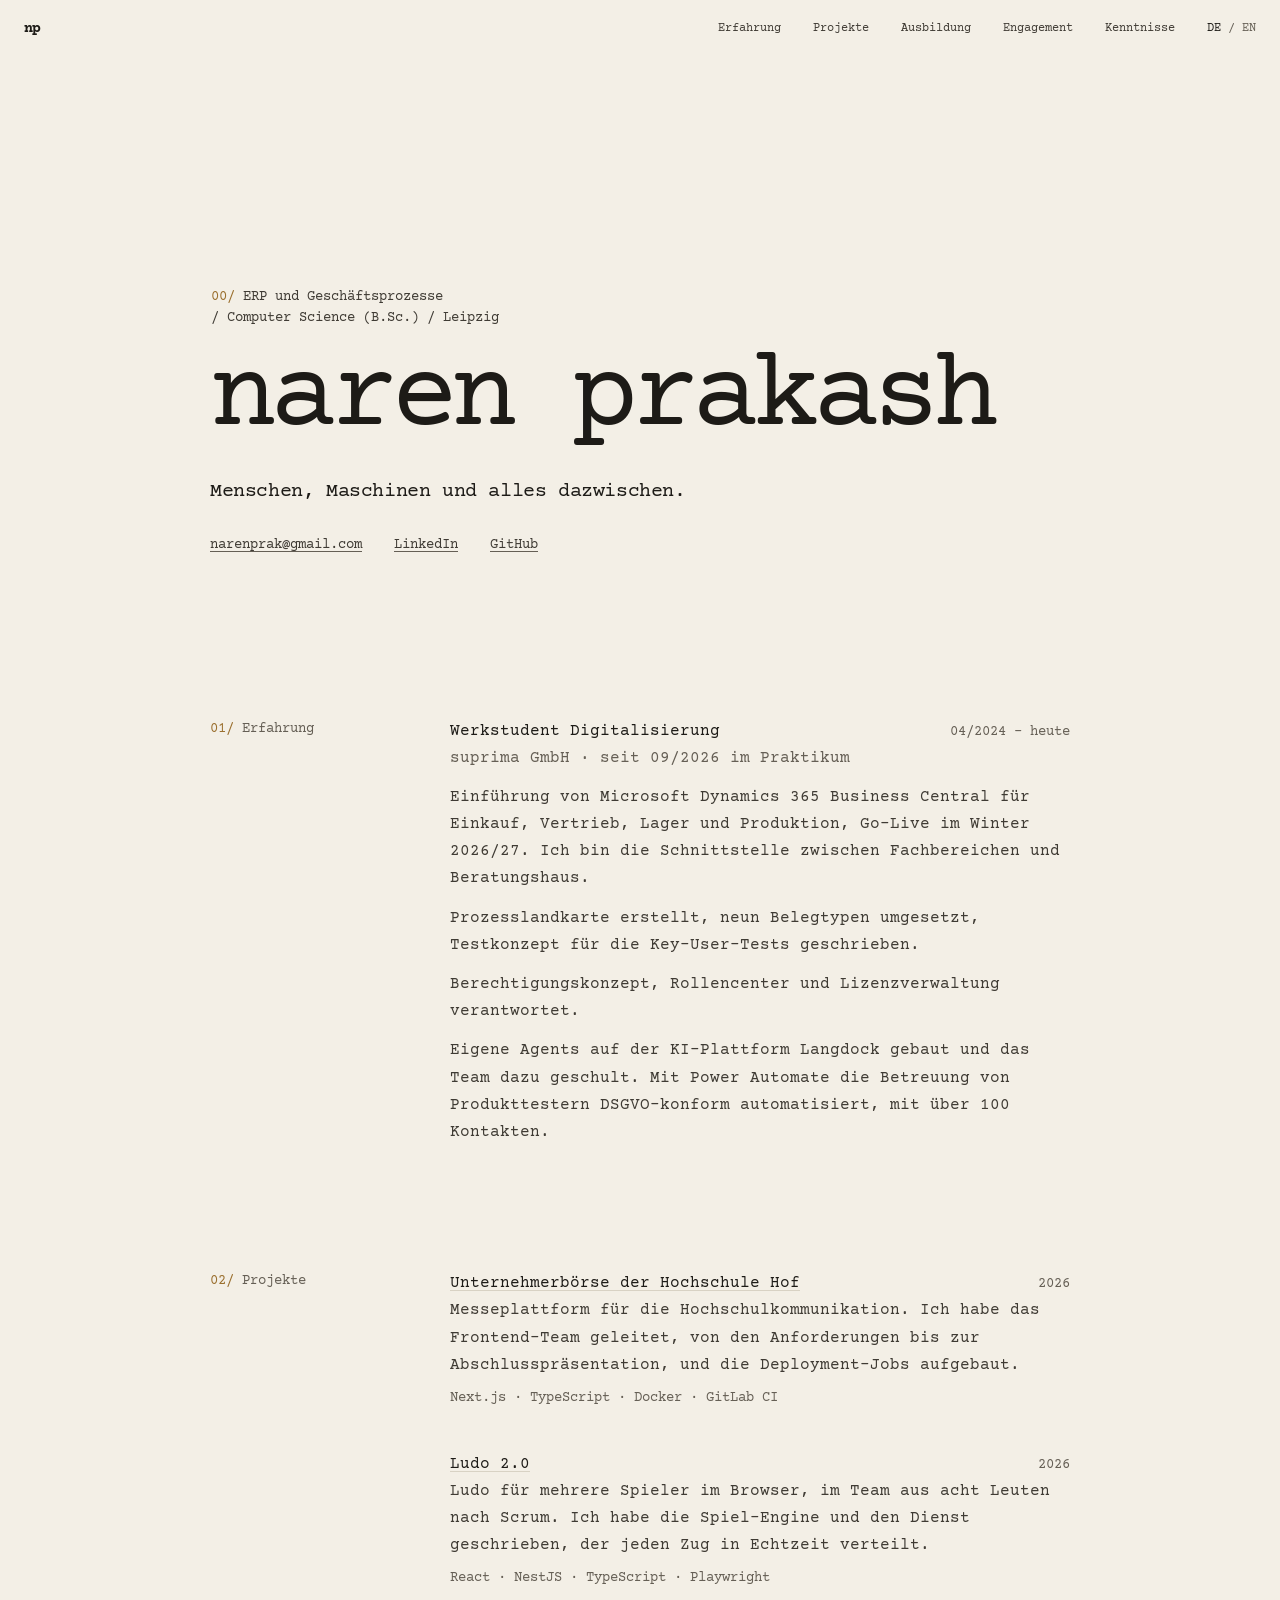
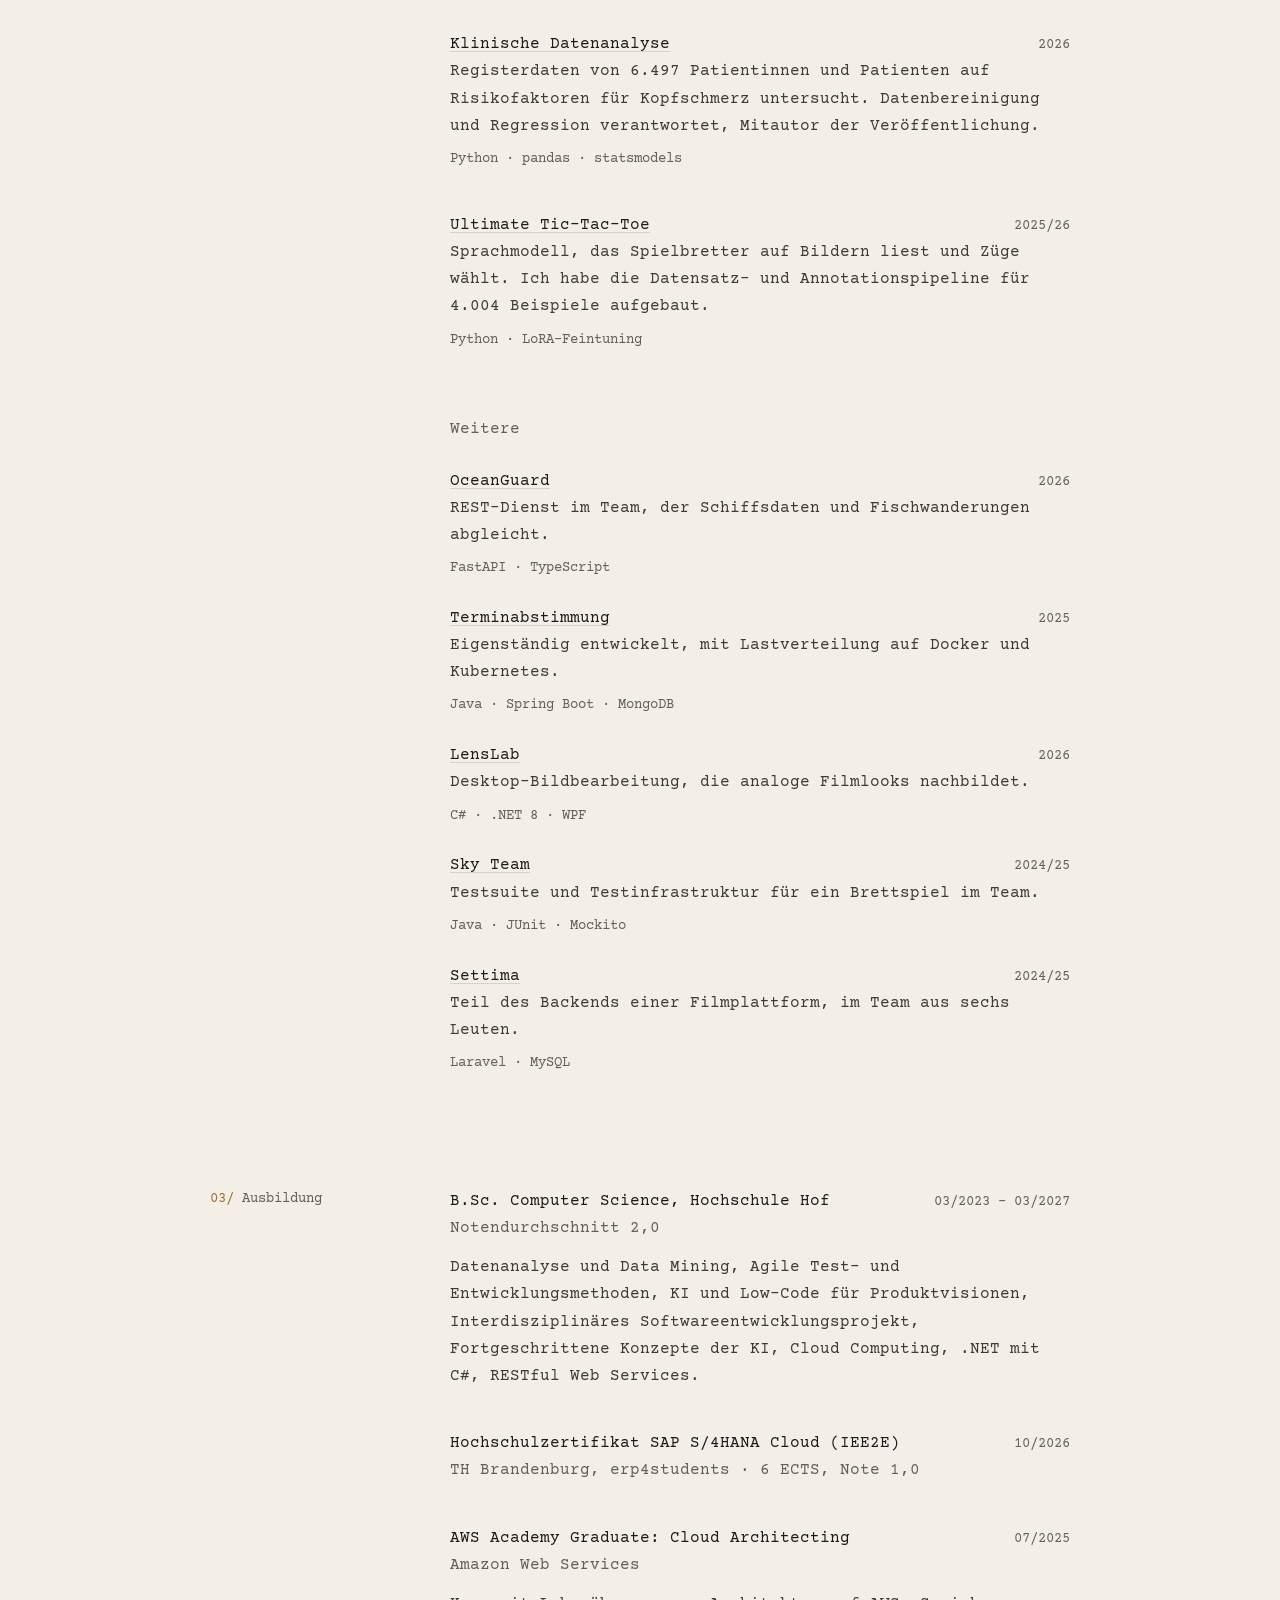
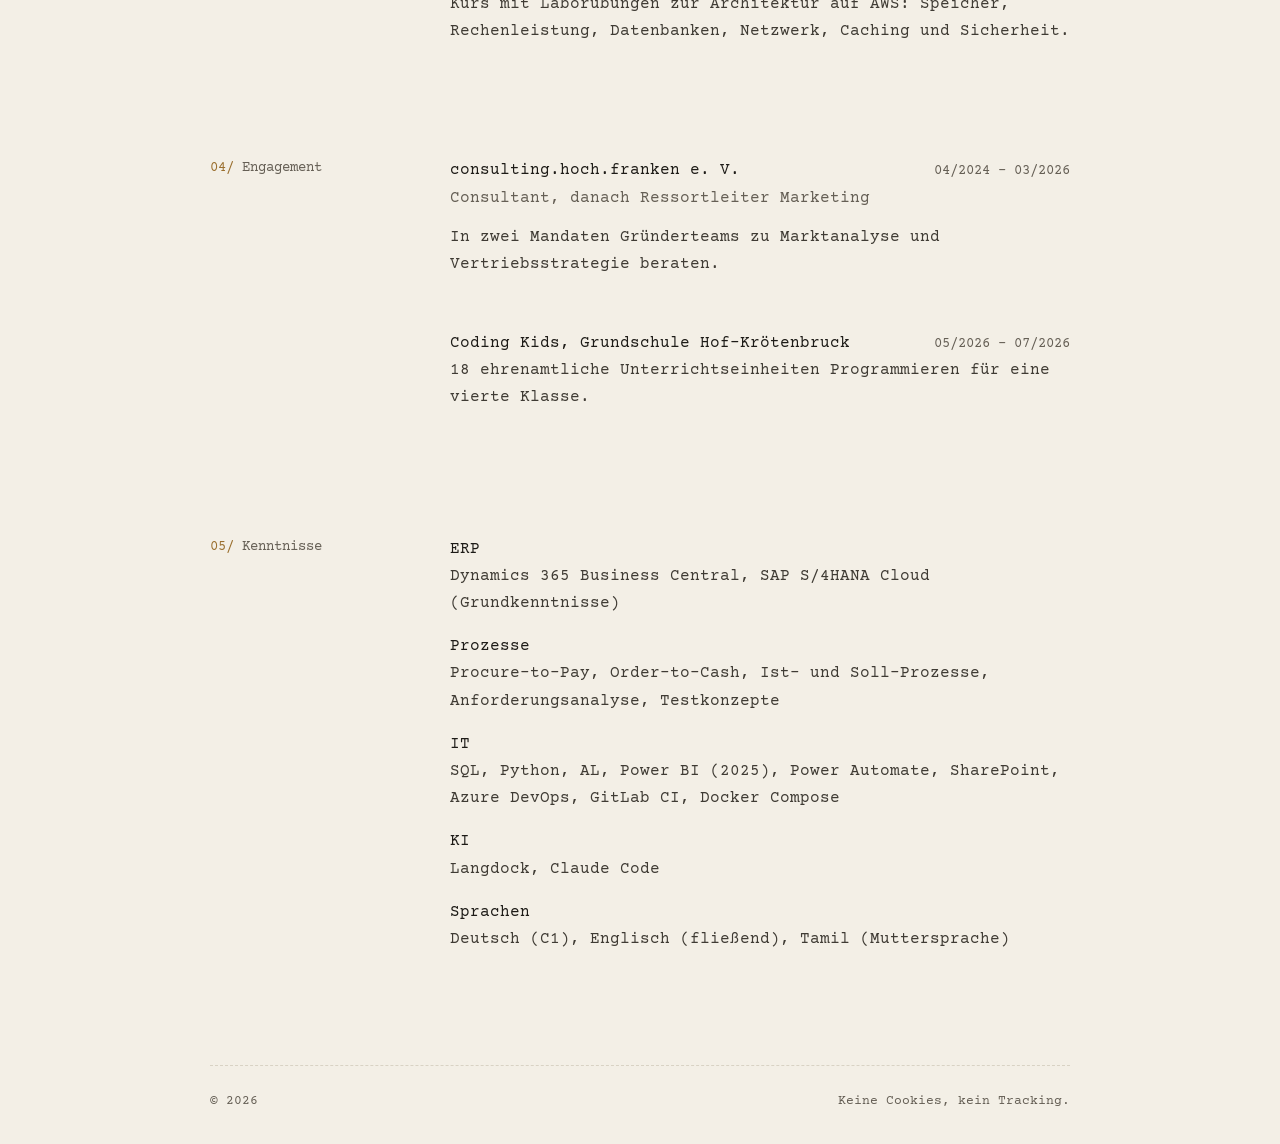
==== commit e8f9b275: "Texte gekürzt, Studiengang korrigiert, Fächer und AWS ergänzt Co-Authored-By: Claude Opus 5.5 <norep" ====
--- a/index.html
+++ b/index.html
@@ -4,7 +4,7 @@
 <meta charset="utf-8">
 <meta name="viewport" content="width=device-width, initial-scale=1">
 <title>Naren Prakash</title>
-<meta name="description" content="Naren Prakash, Informatik (B.Sc.), ERP und Prozesse, Leipzig.">
+<meta name="description" content="Naren Prakash, Computer Science (B.Sc.), ERP und Prozesse, Leipzig.">
 <link rel="stylesheet" href="style.css">
 <script src="js/htmx.min.js" defer></script>
 </head>
@@ -25,7 +25,7 @@
 
 <div class="hero">
   <div class="sig">
-    <p class="label"><span class="idx">00/</span> ERP und Geschäftsprozesse<br>/ Informatik (B.Sc.) / Leipzig</p>
+    <p class="label"><span class="idx">00/</span> ERP und Geschäftsprozesse<br>/ Computer Science (B.Sc.) / Leipzig</p>
     <h1>naren prakash</h1>
     <p class="tagline">Menschen, Maschinen und alles dazwischen.</p>
     <ul class="links">
@@ -40,18 +40,15 @@
   <h2><span class="idx">01/</span> Erfahrung</h2>
   <div class="entry">
     <div class="entry-head">
-      <h3>Werkstudent Digitalisierung, seit 09/2026 Praktikum</h3>
+      <h3>Werkstudent Digitalisierung</h3>
       <span class="date">04/2024 – heute</span>
     </div>
-    <p class="sub">suprima GmbH · Einführung Microsoft Dynamics 365 Business Central</p>
+    <p class="sub">suprima GmbH · seit 09/2026 im Praktikum</p>
     <ul>
-      <li>Einführung für Einkauf, Vertrieb, Lager und Produktion, Go-Live im Winter 2026/27. Ich bin die Schnittstelle zwischen Fachbereichen und externem Beratungshaus.</li>
-      <li>Prozesslandkarte entlang Procure-to-Pay und Order-to-Cash erstellt und rund 70 Vorgänge nach Häufigkeit priorisiert. Für Einkauf und Vertrieb verantwortlich.</li>
-      <li>Neun Belegtypen umgesetzt, teils mit Zusatzfeldern in AL. Testkonzept und Testfälle für die Key-User-Tests geschrieben.</li>
-      <li>Berechtigungskonzept, Rollencenter und Lizenzverwaltung verantwortet. An den Konfigurationspaketen für die Datenübernahme mitgewirkt.</li>
-      <li>Dimensionen, Kostenstellen und Kostenträger eingerichtet. 2025 mit der Geschäftsführung Power-BI-Dashboards aufgebaut.</li>
-      <li>Eigene Agents auf der KI-Plattform Langdock gebaut und das Team dazu geschult. Planner und Loop eingeführt, rund 20 Kolleginnen und Kollegen geschult.</li>
-      <li>Mit Power Automate einen DSGVO-konformen Ablauf für die Betreuung von Produkttestern gebaut, mit über 100 Kontakten.</li>
+      <li>Einführung von Microsoft Dynamics 365 Business Central für Einkauf, Vertrieb, Lager und Produktion, Go-Live im Winter 2026/27. Ich bin die Schnittstelle zwischen Fachbereichen und Beratungshaus.</li>
+      <li>Prozesslandkarte erstellt, neun Belegtypen umgesetzt, Testkonzept für die Key-User-Tests geschrieben.</li>
+      <li>Berechtigungskonzept, Rollencenter und Lizenzverwaltung verantwortet.</li>
+      <li>Eigene Agents auf der KI-Plattform Langdock gebaut und das Team dazu geschult. Mit Power Automate die Betreuung von Produkttestern DSGVO-konform automatisiert, mit über 100 Kontakten.</li>
     </ul>
   </div>
 </section>
@@ -60,87 +57,76 @@
   <h2><span class="idx">02/</span> Projekte</h2>
   <div class="entry">
     <div class="entry-head">
-      <h3>Unternehmerbörse der Hochschule Hof</h3>
-      <span class="date">2026</span>
-    </div>
-    <p class="sub">Leitung Frontend-Team · Next.js, TypeScript, Docker, GitLab CI</p>
-    <ul>
-      <li>Messeplattform für die Hochschulkommunikation. Anforderungen mit dem Auftraggeber geklärt, Aufgaben über GitLab-Boards verteilt, zwei Sprint-Meetings pro Woche, Abschlusspräsentation gehalten.</li>
-      <li>Ausstellerverzeichnis und Firmenprofile gebaut, Barrierefreiheit nach WCAG 2.1 mit automatisierten Kontrasttests umgesetzt.</li>
-      <li>Deployment-Jobs für Dev- und Produktivumgebung aufgebaut, ausgeliefert per SSH und Docker Compose. <a href="https://github.com/trippletrouble/EventFrontend">Code</a></li>
-    </ul>
-  </div>
-  <div class="entry">
-    <div class="entry-head">
-      <h3>Ludo 2.0</h3>
-      <span class="date">2026</span>
-    </div>
-    <p class="sub">Interdisziplinäres Team aus acht Leuten · Scrum, React, NestJS, TypeScript</p>
-    <ul>
-      <li>Scrum-Board in Trello aufgebaut und geführt, Plan über zehn Sprints.</li>
-      <li>Spiel-Engine mit den Kernregeln geschrieben und den Dienst gebaut, der den Spielstand in Echtzeit an alle verteilt. Tests mit Vitest, Playwright und Jest. <a href="https://github.com/trippletrouble/isep-frontend">Frontend</a> / <a href="https://github.com/trippletrouble/isep-backend">Backend</a></li>
-    </ul>
-  </div>
-  <div class="entry">
-    <div class="entry-head">
-      <h3>Klinische Datenanalyse</h3>
-      <span class="date">2026</span>
-    </div>
-    <p class="sub">Python, pandas, statsmodels</p>
-    <ul>
-      <li>Registerdaten von 6.497 Patientinnen und Patienten auf Risikofaktoren für Kopfschmerz durch Medikamentenübergebrauch untersucht. Datenbereinigung und multivariate logistische Regression verantwortet, Mitautor der Veröffentlichung. <a href="https://github.com/trippletrouble/datenanalyse-und-datamining">Code</a></li>
-    </ul>
-  </div>
-  <div class="entry">
-    <div class="entry-head">
-      <h3>Ultimate Tic-Tac-Toe: Sprachmodell mit Bilderkennung</h3>
+      <h3><a href="https://github.com/trippletrouble/EventFrontend">Unternehmerbörse der Hochschule Hof</a></h3>
+      <span class="date">2026</span>
+    </div>
+    <p>Messeplattform für die Hochschulkommunikation. Ich habe das Frontend-Team geleitet, von den Anforderungen bis zur Abschlusspräsentation, und die Deployment-Jobs aufgebaut.</p>
+    <p class="meta">Next.js · TypeScript · Docker · GitLab CI</p>
+  </div>
+  <div class="entry">
+    <div class="entry-head">
+      <h3><a href="https://github.com/trippletrouble/isep-frontend">Ludo 2.0</a></h3>
+      <span class="date">2026</span>
+    </div>
+    <p>Ludo für mehrere Spieler im Browser, im Team aus acht Leuten nach Scrum. Ich habe die Spiel-Engine und den Dienst geschrieben, der jeden Zug in Echtzeit verteilt.</p>
+    <p class="meta">React · NestJS · TypeScript · Playwright</p>
+  </div>
+  <div class="entry">
+    <div class="entry-head">
+      <h3><a href="https://github.com/trippletrouble/datenanalyse-und-datamining">Klinische Datenanalyse</a></h3>
+      <span class="date">2026</span>
+    </div>
+    <p>Registerdaten von 6.497 Patientinnen und Patienten auf Risikofaktoren für Kopfschmerz untersucht. Datenbereinigung und Regression verantwortet, Mitautor der Veröffentlichung.</p>
+    <p class="meta">Python · pandas · statsmodels</p>
+  </div>
+  <div class="entry">
+    <div class="entry-head">
+      <h3><a href="https://github.com/trippletrouble/ultimate-tic-tac-toe-vlm">Ultimate Tic-Tac-Toe</a></h3>
       <span class="date">2025/26</span>
     </div>
-    <p class="sub">Dreierteam · Python, LoRA-Feintuning</p>
-    <ul>
-      <li>Datensatz- und Annotationspipeline für 4.004 Trainingsbeispiele aufgebaut, dazu zwei Werkzeuge für die LLM-gestützte Annotation. <a href="https://github.com/trippletrouble/ultimate-tic-tac-toe-vlm">Code</a></li>
-    </ul>
-  </div>
-  <h3 class="more">Weitere Projekte</h3>
-  <div class="entry entry-small">
-    <div class="entry-head">
-      <h3>OceanGuard</h3>
-      <span class="date">2026</span>
-    </div>
-    <p class="sub">Teamprojekt · FastAPI, TypeScript</p>
-    <p>REST-Dienst, der Schiffsdaten und Fischwanderungen zu einem Overlap-Score verbindet. Von mir unter anderem HATEOAS und ETag-Caching. <a href="https://github.com/trippletrouble/oceanguard">Code</a></p>
-  </div>
-  <div class="entry entry-small">
-    <div class="entry-head">
-      <h3>Cloud-Anwendung zur Terminabstimmung</h3>
+    <p>Sprachmodell, das Spielbretter auf Bildern liest und Züge wählt. Ich habe die Datensatz- und Annotationspipeline für 4.004 Beispiele aufgebaut.</p>
+    <p class="meta">Python · LoRA-Feintuning</p>
+  </div>
+  <h3 class="more">Weitere</h3>
+  <div class="entry entry-small">
+    <div class="entry-head">
+      <h3><a href="https://github.com/trippletrouble/oceanguard">OceanGuard</a></h3>
+      <span class="date">2026</span>
+    </div>
+    <p>REST-Dienst im Team, der Schiffsdaten und Fischwanderungen abgleicht.</p>
+    <p class="meta">FastAPI · TypeScript</p>
+  </div>
+  <div class="entry entry-small">
+    <div class="entry-head">
+      <h3><a href="https://github.com/trippletrouble/cloud-appointment-scheduler">Terminabstimmung</a></h3>
       <span class="date">2025</span>
     </div>
-    <p class="sub">Java, Spring Boot, MongoDB, Kubernetes</p>
-    <p>Eigenständig entwickelt: zwei App-Instanzen hinter einem Load Balancer, mit Docker Compose und auf Kubernetes (Minikube) betrieben. <a href="https://github.com/trippletrouble/cloud-appointment-scheduler">Code</a></p>
-  </div>
-  <div class="entry entry-small">
-    <div class="entry-head">
-      <h3>LensLab</h3>
-      <span class="date">2026</span>
-    </div>
-    <p class="sub">C#, .NET 8, WPF, EF Core</p>
-    <p>Desktop-Bildbearbeitung, die analoge Filmlooks nachbildet. MVVM, Bildverarbeitung im Hintergrund, 34 Unit-Tests. <a href="https://github.com/trippletrouble/lenslab">Code</a></p>
-  </div>
-  <div class="entry entry-small">
-    <div class="entry-head">
-      <h3>Sky Team</h3>
+    <p>Eigenständig entwickelt, mit Lastverteilung auf Docker und Kubernetes.</p>
+    <p class="meta">Java · Spring Boot · MongoDB</p>
+  </div>
+  <div class="entry entry-small">
+    <div class="entry-head">
+      <h3><a href="https://github.com/trippletrouble/lenslab">LensLab</a></h3>
+      <span class="date">2026</span>
+    </div>
+    <p>Desktop-Bildbearbeitung, die analoge Filmlooks nachbildet.</p>
+    <p class="meta">C# · .NET 8 · WPF</p>
+  </div>
+  <div class="entry entry-small">
+    <div class="entry-head">
+      <h3><a href="https://github.com/trippletrouble/skyTeam">Sky Team</a></h3>
       <span class="date">2024/25</span>
     </div>
-    <p class="sub">Java, JUnit, Mockito, Gradle</p>
-    <p>Testsuite und Testinfrastruktur im Gradle-Build für ein Brettspiel im Team. <a href="https://github.com/trippletrouble/skyTeam">Code</a></p>
-  </div>
-  <div class="entry entry-small">
-    <div class="entry-head">
-      <h3>Settima, Filmplattform</h3>
+    <p>Testsuite und Testinfrastruktur für ein Brettspiel im Team.</p>
+    <p class="meta">Java · JUnit · Mockito</p>
+  </div>
+  <div class="entry entry-small">
+    <div class="entry-head">
+      <h3><a href="https://github.com/FullStackYappers/SettimaBackend">Settima</a></h3>
       <span class="date">2024/25</span>
     </div>
-    <p class="sub">Team aus sechs Leuten · Laravel, MySQL</p>
-    <p>Teil des Backends: Tabellen, Models und Controller für Bewertungen, Favoriten und Watch History, Login mit Token-Authentifizierung. <a href="https://github.com/FullStackYappers/SettimaBackend">Code</a></p>
+    <p>Teil des Backends einer Filmplattform, im Team aus sechs Leuten.</p>
+    <p class="meta">Laravel · MySQL</p>
   </div>
 </section>
 
@@ -148,10 +134,11 @@
   <h2><span class="idx">03/</span> Ausbildung</h2>
   <div class="entry">
     <div class="entry-head">
-      <h3>B.Sc. Informatik, Hochschule Hof</h3>
+      <h3>B.Sc. Computer Science, Hochschule Hof</h3>
       <span class="date">03/2023 – 03/2027</span>
     </div>
     <p class="sub">Notendurchschnitt 2,0</p>
+    <p>Datenanalyse und Data Mining, Agile Test- und Entwicklungsmethoden, KI und Low-Code für Produktvisionen, Interdisziplinäres Softwareentwicklungsprojekt, Fortgeschrittene Konzepte der KI, Cloud Computing, .NET mit C#, RESTful Web Services.</p>
   </div>
   <div class="entry">
     <div class="entry-head">
@@ -165,6 +152,8 @@
       <h3>AWS Academy Graduate: Cloud Architecting</h3>
       <span class="date">07/2025</span>
     </div>
+    <p class="sub">Amazon Web Services</p>
+    <p>Kurs mit Laborübungen zur Architektur auf AWS: Speicher, Rechenleistung, Datenbanken, Netzwerk, Caching und Sicherheit.</p>
   </div>
 </section>
 
@@ -196,7 +185,7 @@
   <dl>
     <dt>ERP</dt><dd>Dynamics 365 Business Central, SAP S/4HANA Cloud (Grundkenntnisse)</dd>
     <dt>Prozesse</dt><dd>Procure-to-Pay, Order-to-Cash, Ist- und Soll-Prozesse, Anforderungsanalyse, Testkonzepte</dd>
-    <dt>IT</dt><dd>SQL, Python, AL, Power BI, Power Automate, SharePoint, Azure DevOps, GitLab CI, Docker Compose</dd>
+    <dt>IT</dt><dd>SQL, Python, AL, Power BI (2025), Power Automate, SharePoint, Azure DevOps, GitLab CI, Docker Compose</dd>
     <dt>KI</dt><dd>Langdock, Claude Code</dd>
     <dt>Sprachen</dt><dd>Deutsch (C1), Englisch (fließend), Tamil (Muttersprache)</dd>
   </dl>
--- a/style.css
+++ b/style.css
@@ -6,7 +6,8 @@
 
 :root {
   --ink: #e9e4da;
-  --faded: #7d786f;
+  --body: #c2bdb2;
+  --faded: #a39e93;
   --paper: #0d0d0c;
   --rule: #2a2926;
   --accent: #c9a46b; /* Messing wie die Gravuren auf den Modulen */
@@ -14,7 +15,8 @@
 @media (prefers-color-scheme: light) {
   :root {
     --ink: #1d1b17;
-    --faded: #807a6f;
+    --body: #3f3b34;
+    --faded: #655f55;
     --paper: #f3efe6;
     --rule: #d8d2c4;
     --accent: #9a6f2e;
@@ -28,8 +30,8 @@
 body {
   margin: 0;
   background: var(--paper);
-  color: var(--ink);
-  font: 15px/1.75 "Courier Prime", "Courier New", Courier, monospace;
+  color: var(--body);
+  font: 16px/1.7 "Courier Prime", "Courier New", Courier, monospace;
 }
 
 main { padding: 0 24px; }
@@ -47,7 +49,7 @@
   background: var(--paper);
   font-size: 12px;
 }
-.mark { font-weight: 700; text-decoration: none; letter-spacing: -0.04em; font-size: 15px; }
+.mark { color: var(--ink); font-weight: 700; text-decoration: none; letter-spacing: -0.04em; font-size: 15px; }
 .nav { display: flex; gap: 32px; margin: 0; padding: 0; list-style: none; }
 .nav a { text-decoration: none; }
 .nav a:hover { color: var(--accent); }
@@ -65,15 +67,16 @@
 }
 .hero { margin-bottom: 120px; }
 .sig { align-self: stretch; }
-.label { font-size: 13px; line-height: 1.5; margin: 0 0 20px 0.08em; }
+.label { font-size: 14px; line-height: 1.5; margin: 0 0 20px 0.08em; }
 h1 {
+  color: var(--ink);
   margin: 0;
   font-size: clamp(48px, 10vw, 112px);
   line-height: 0.9;
   font-weight: 400;
   letter-spacing: -0.06em;
 }
-.links { margin: 28px 0 0; padding: 0; list-style: none; font-size: 13px; }
+.links { margin: 28px 0 0; padding: 0; list-style: none; font-size: 14px; }
 .links li { display: inline; margin-right: 3ch; }
 
 /* Abschnitte: Überschrift im linken Rand, Inhalt rechts */
@@ -89,37 +92,34 @@
 section > h2 { grid-column: 1; grid-row: 1 / span 30; }
 
 h2 {
-  font-size: 13px;
+  font-size: 14px;
   font-weight: 400;
-  text-transform: uppercase;
-  letter-spacing: 0.18em;
   color: var(--faded);
   margin: 0;
 }
 
-h3 { font-size: 15px; font-weight: 700; margin: 0; }
+h3 { font-size: 16px; font-weight: 400; margin: 0; color: var(--ink); }
+h3 a { text-decoration-color: var(--rule); }
 
-p { margin: 0 0 20px; }
+p { margin: 0 0 8px; }
 p:last-child { margin-bottom: 0; }
-.tagline { font-size: 20px; line-height: 1.4; letter-spacing: -0.02em; margin: 28px 0 0; }
+.tagline { color: var(--ink); font-size: 20px; line-height: 1.4; letter-spacing: -0.02em; margin: 28px 0 0; }
 
 .entry { margin-bottom: 40px; }
 .entry:last-child { margin-bottom: 0; }
 .entry-head { display: flex; justify-content: space-between; align-items: baseline; gap: 24px; }
-.date { color: var(--faded); white-space: nowrap; font-size: 13px; }
-.sub { font-style: italic; margin: 0 0 12px; }
-.more { color: var(--faded); font-weight: 400; margin: 16px 0 24px; }
+.date { color: var(--faded); white-space: nowrap; font-size: 14px; }
+.sub { color: var(--faded); margin: 0 0 12px; }
+.meta { color: var(--faded); font-size: 14px; }
+.more { color: var(--faded); margin: 24px 0 24px; }
 .entry-small { margin-bottom: 24px; }
-.entry-small .sub { margin-bottom: 4px; }
 
 ul { margin: 0; padding: 0; list-style: none; }
-li { padding-left: 2ch; text-indent: -2ch; margin-bottom: 8px; }
-li::before { content: "- "; color: var(--faded); }
-.nav li, .links li { padding: 0; text-indent: 0; margin-bottom: 0; }
-.nav li::before, .links li::before { content: none; }
+li { margin-bottom: 12px; }
+.nav li, .links li { margin-bottom: 0; }
 
 dl { margin: 0; }
-dt { font-weight: 700; }
+dt { color: var(--ink); }
 dd { margin: 0 0 16px; }
 dd:last-child { margin-bottom: 0; }
 
@@ -129,7 +129,7 @@
   max-width: 860px; margin: 0 auto;
   border-top: 1px dashed var(--rule);
   padding: 24px 0 32px;
-  font-size: 12px;
+  font-size: 13px;
   color: var(--faded);
 }
 
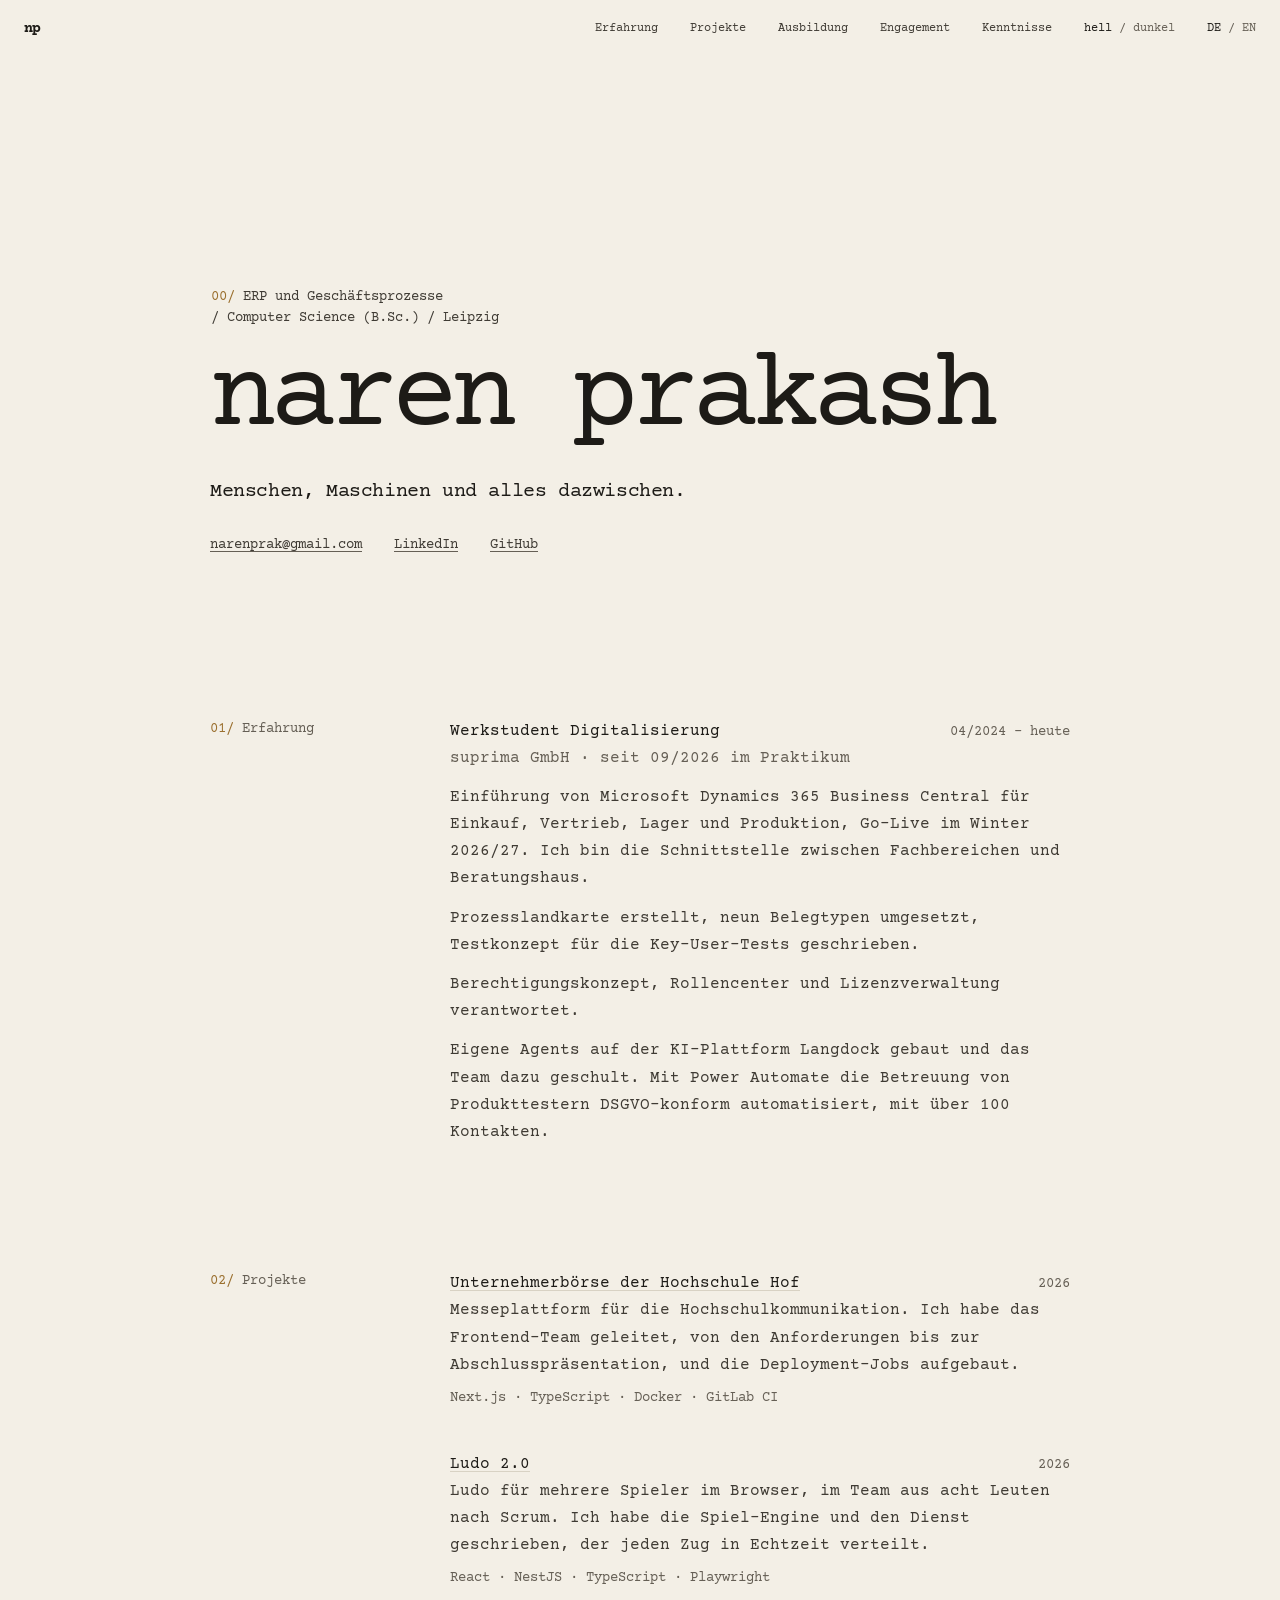
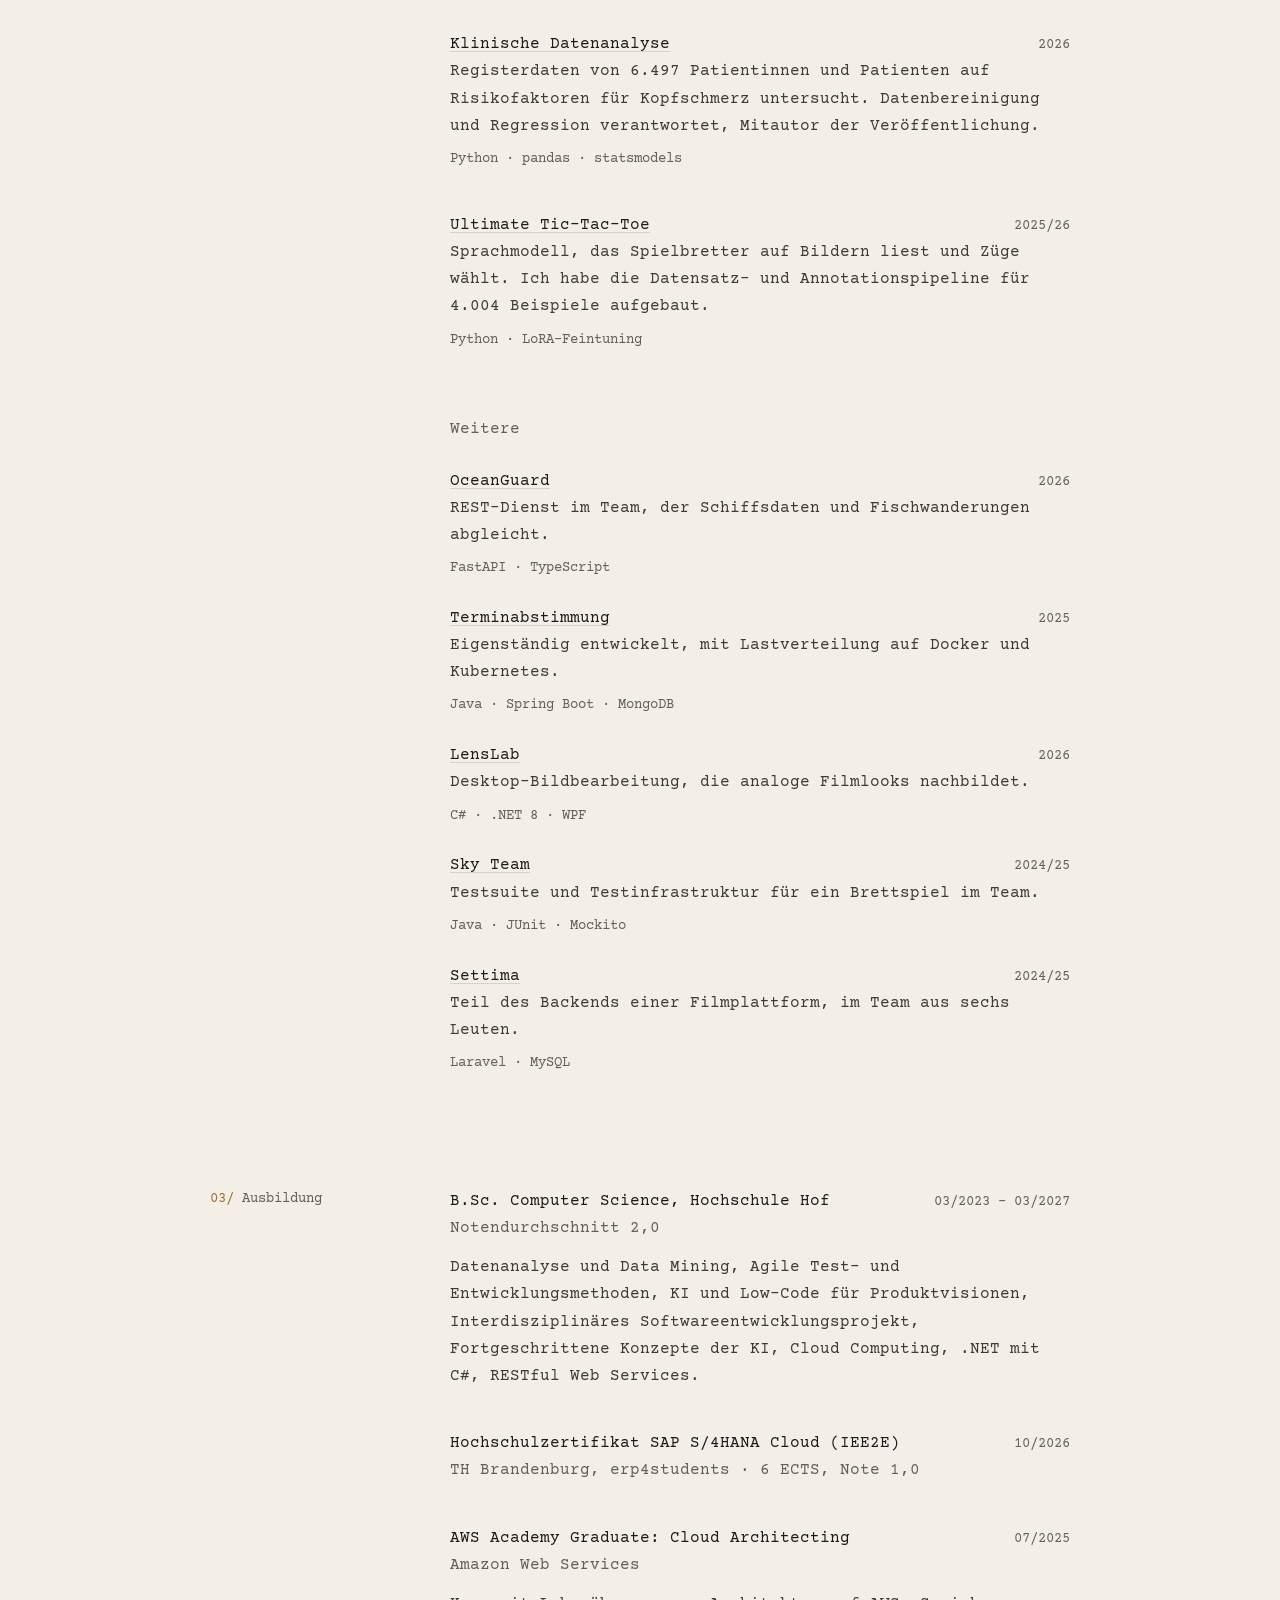
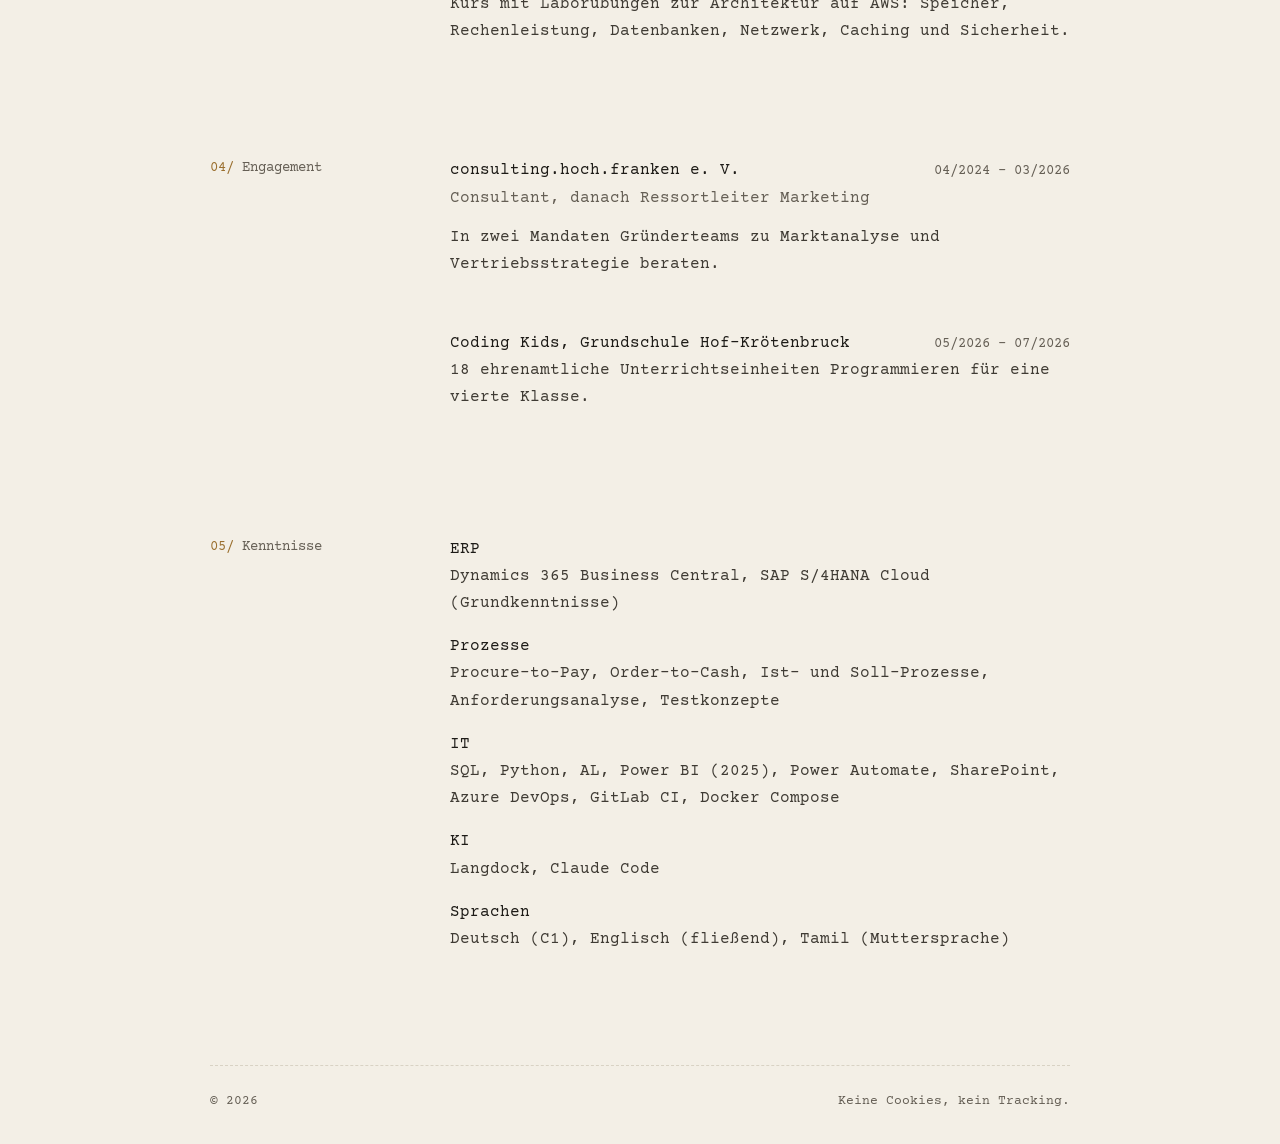
==== commit 27fe94e8: "Schalter für hell und dunkel" ====
--- a/index.html
+++ b/index.html
@@ -6,6 +6,7 @@
 <title>Naren Prakash</title>
 <meta name="description" content="Naren Prakash, Computer Science (B.Sc.), ERP und Prozesse, Leipzig.">
 <link rel="stylesheet" href="style.css">
+<script src="js/theme.js"></script>
 <script src="js/htmx.min.js" defer></script>
 </head>
 <body hx-boost="true">
@@ -19,6 +20,7 @@
     <li><a href="#ausbildung">Ausbildung</a></li>
     <li><a href="#engagement">Engagement</a></li>
     <li><a href="#kenntnisse">Kenntnisse</a></li>
+    <li class="theme"><button type="button" data-set-theme="light">hell</button> / <button type="button" data-set-theme="dark">dunkel</button></li>
     <li class="lang"><a href="index.html" aria-current="page">DE</a> / <a href="en.html" hreflang="en">EN</a></li>
   </ul>
 </header>
--- a/style.css
+++ b/style.css
@@ -13,7 +13,7 @@
   --accent: #c9a46b; /* Messing wie die Gravuren auf den Modulen */
 }
 @media (prefers-color-scheme: light) {
-  :root {
+  :root:not([data-theme="dark"]) {
     --ink: #1d1b17;
     --body: #3f3b34;
     --faded: #655f55;
@@ -21,6 +21,22 @@
     --rule: #d8d2c4;
     --accent: #9a6f2e;
   }
+}
+:root[data-theme="light"] {
+  --ink: #1d1b17;
+  --body: #3f3b34;
+  --faded: #655f55;
+  --paper: #f3efe6;
+  --rule: #d8d2c4;
+  --accent: #9a6f2e;
+}
+:root[data-theme="dark"] {
+  --ink: #e9e4da;
+  --body: #c2bdb2;
+  --faded: #a39e93;
+  --paper: #0d0d0c;
+  --rule: #2a2926;
+  --accent: #c9a46b;
 }
 
 * { box-sizing: border-box; }
@@ -54,6 +70,12 @@
 .nav a { text-decoration: none; }
 .nav a:hover { color: var(--accent); }
 .lang, .lang a { color: var(--faded); }
+.theme { display: none; color: var(--faded); }
+:root[data-theme] .theme { display: list-item; list-style: none; }
+.theme button { all: unset; cursor: pointer; }
+.theme button:hover { color: var(--accent); }
+.theme button:focus-visible { outline: 1px dashed var(--accent); outline-offset: 2px; }
+.theme button[aria-pressed="true"] { color: var(--ink); }
 .lang a[aria-current] { color: var(--ink); }
 
 /* Erstes Bild: Name groß, darüber eine Zeile zur Einordnung */
@@ -134,7 +156,8 @@
 }
 
 @media (max-width: 760px) {
-  .nav li:not(.lang) { display: none; }
+  .nav { gap: 24px; }
+  .nav li:not(.lang):not(.theme) { display: none; }
   .hero { min-height: 70vh; margin-bottom: 72px; }
   .label { margin-left: 0; }
   .links { text-align: left; }
@@ -146,6 +169,7 @@
 }
 
 @media print {
+  :root, :root[data-theme] { --ink: #000; --body: #000; --faded: #444; --paper: #fff; --rule: #bbb; --accent: #444; }
   body { background: #fff; color: #000; }
   .top, footer { display: none; }
   .hero { min-height: 0; margin-bottom: 32px; }
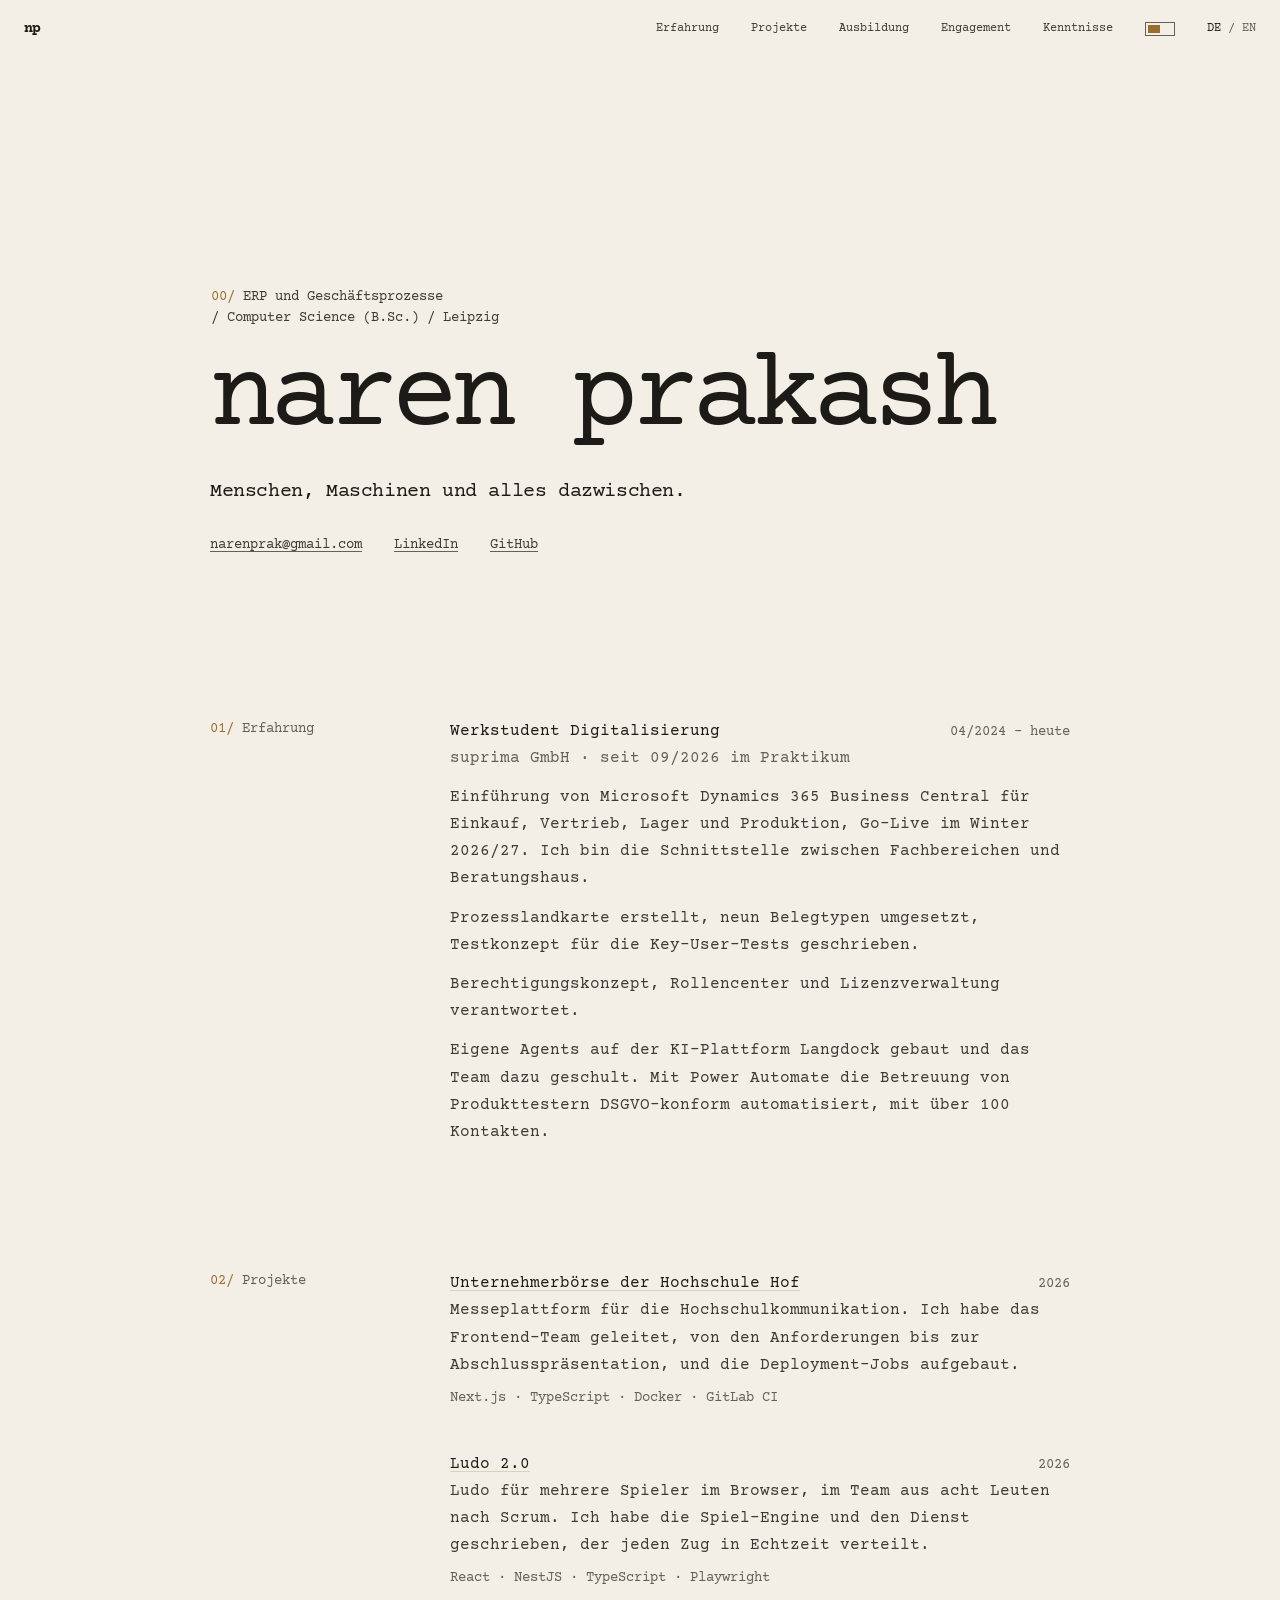
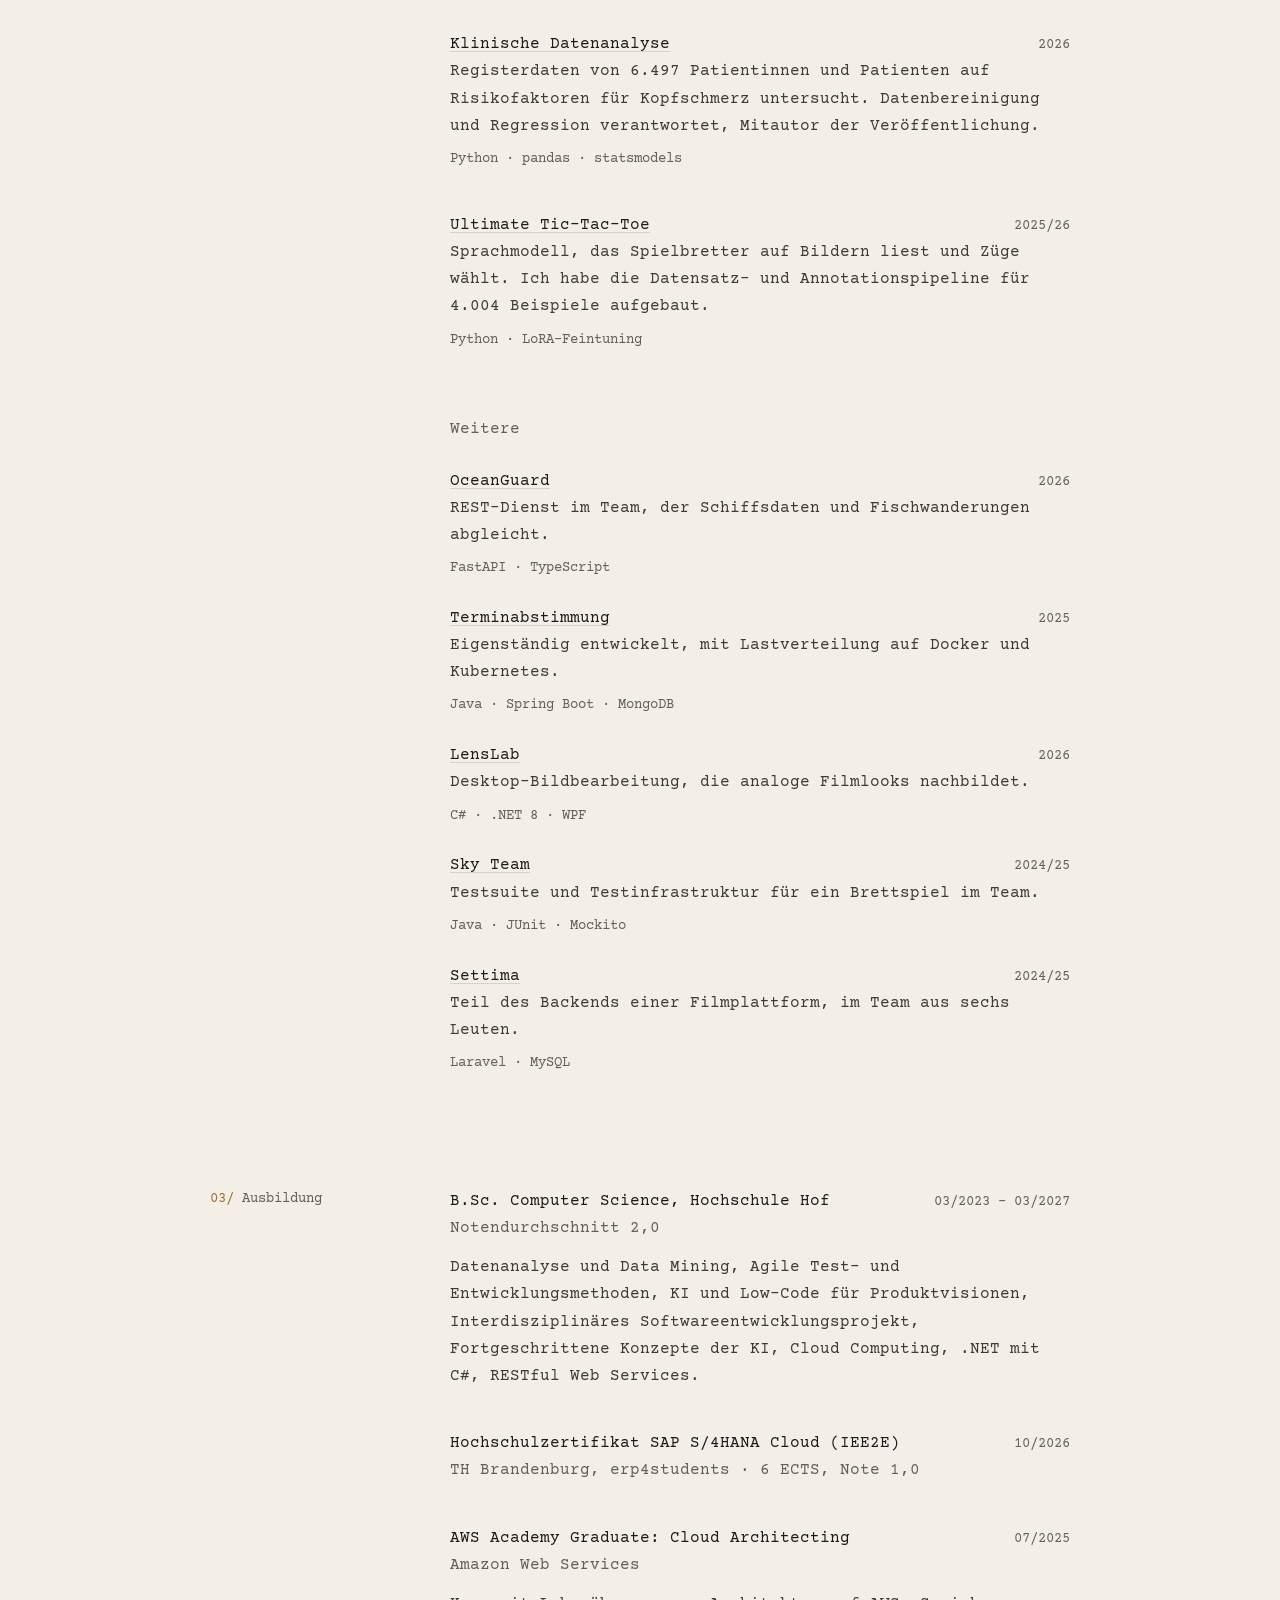
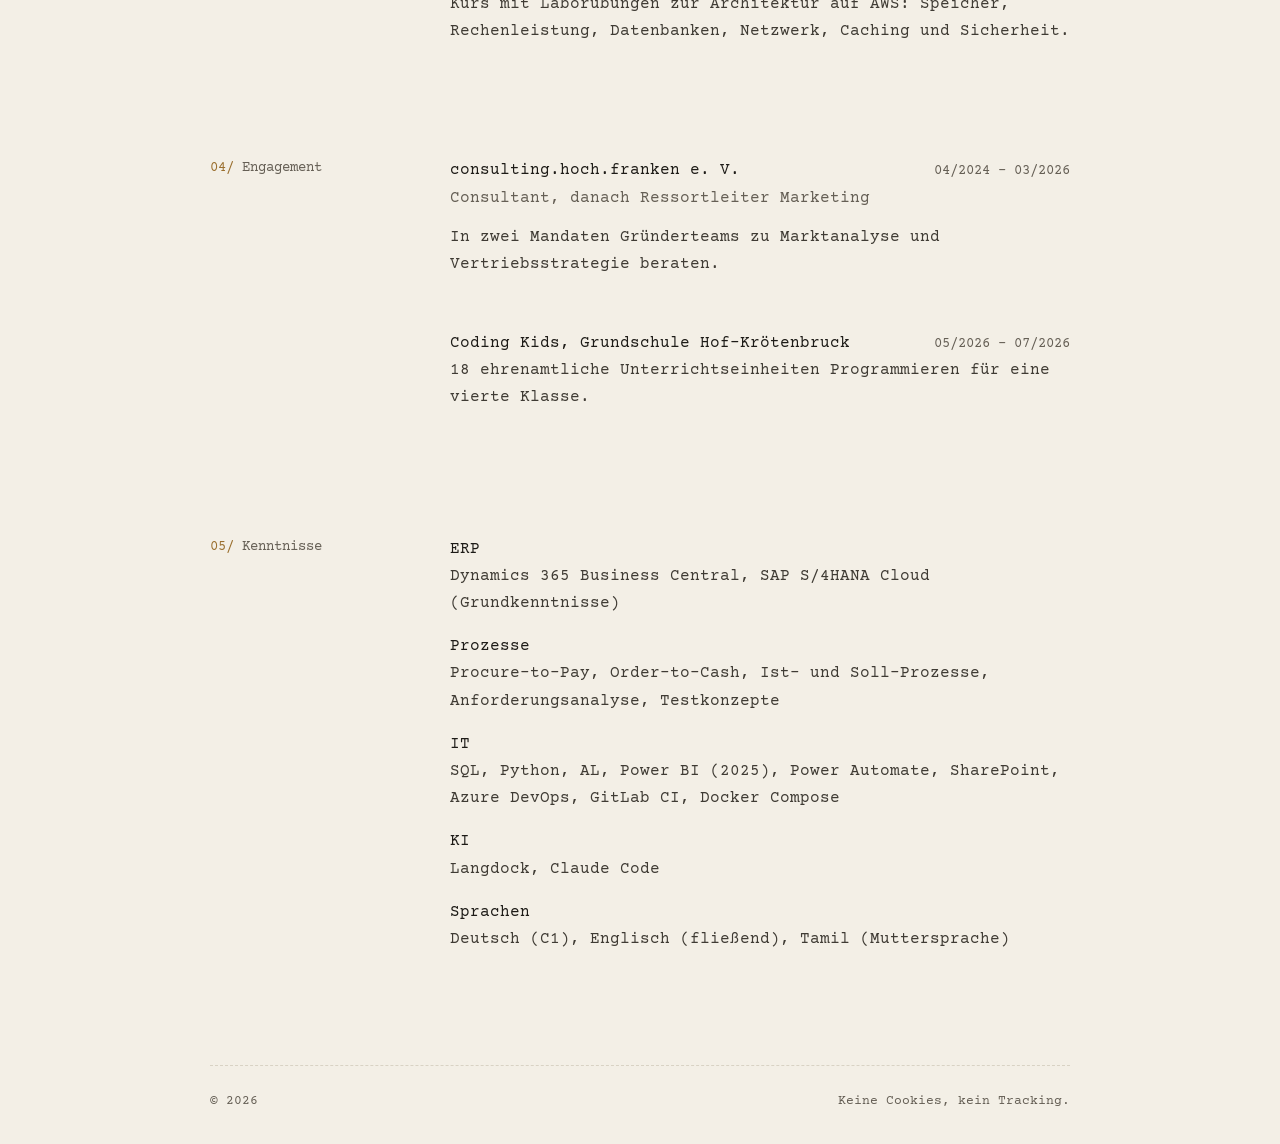
==== commit 094fedff: "Echter Schalter für hell und dunkel" ====
--- a/index.html
+++ b/index.html
@@ -20,7 +20,7 @@
     <li><a href="#ausbildung">Ausbildung</a></li>
     <li><a href="#engagement">Engagement</a></li>
     <li><a href="#kenntnisse">Kenntnisse</a></li>
-    <li class="theme"><button type="button" data-set-theme="light">hell</button> / <button type="button" data-set-theme="dark">dunkel</button></li>
+    <li class="theme"><button type="button" class="switch" role="switch" aria-checked="false" aria-label="Dunkles Design" data-toggle-theme></button></li>
     <li class="lang"><a href="index.html" aria-current="page">DE</a> / <a href="en.html" hreflang="en">EN</a></li>
   </ul>
 </header>
--- a/style.css
+++ b/style.css
@@ -70,12 +70,28 @@
 .nav a { text-decoration: none; }
 .nav a:hover { color: var(--accent); }
 .lang, .lang a { color: var(--faded); }
-.theme { display: none; color: var(--faded); }
-:root[data-theme] .theme { display: list-item; list-style: none; }
-.theme button { all: unset; cursor: pointer; }
-.theme button:hover { color: var(--accent); }
-.theme button:focus-visible { outline: 1px dashed var(--accent); outline-offset: 2px; }
-.theme button[aria-pressed="true"] { color: var(--ink); }
+.theme { display: none; }
+:root[data-theme] .theme { display: flex; align-items: center; }
+.switch {
+  position: relative;
+  width: 30px; height: 14px;
+  padding: 0;
+  border: 1px solid var(--faded);
+  background: none;
+  cursor: pointer;
+}
+.switch::before { content: ""; position: absolute; inset: -12px; } /* größere Tippfläche */
+.switch::after {
+  content: "";
+  position: absolute;
+  top: 2px; left: 2px;
+  width: 12px; height: 8px;
+  background: var(--accent);
+  transition: transform 0.12s linear;
+}
+.switch[aria-checked="true"]::after { transform: translateX(12px); }
+.switch:focus-visible { outline: 1px dashed var(--accent); outline-offset: 2px; }
+@media (prefers-reduced-motion: reduce) { .switch::after { transition: none; } }
 .lang a[aria-current] { color: var(--ink); }
 
 /* Erstes Bild: Name groß, darüber eine Zeile zur Einordnung */
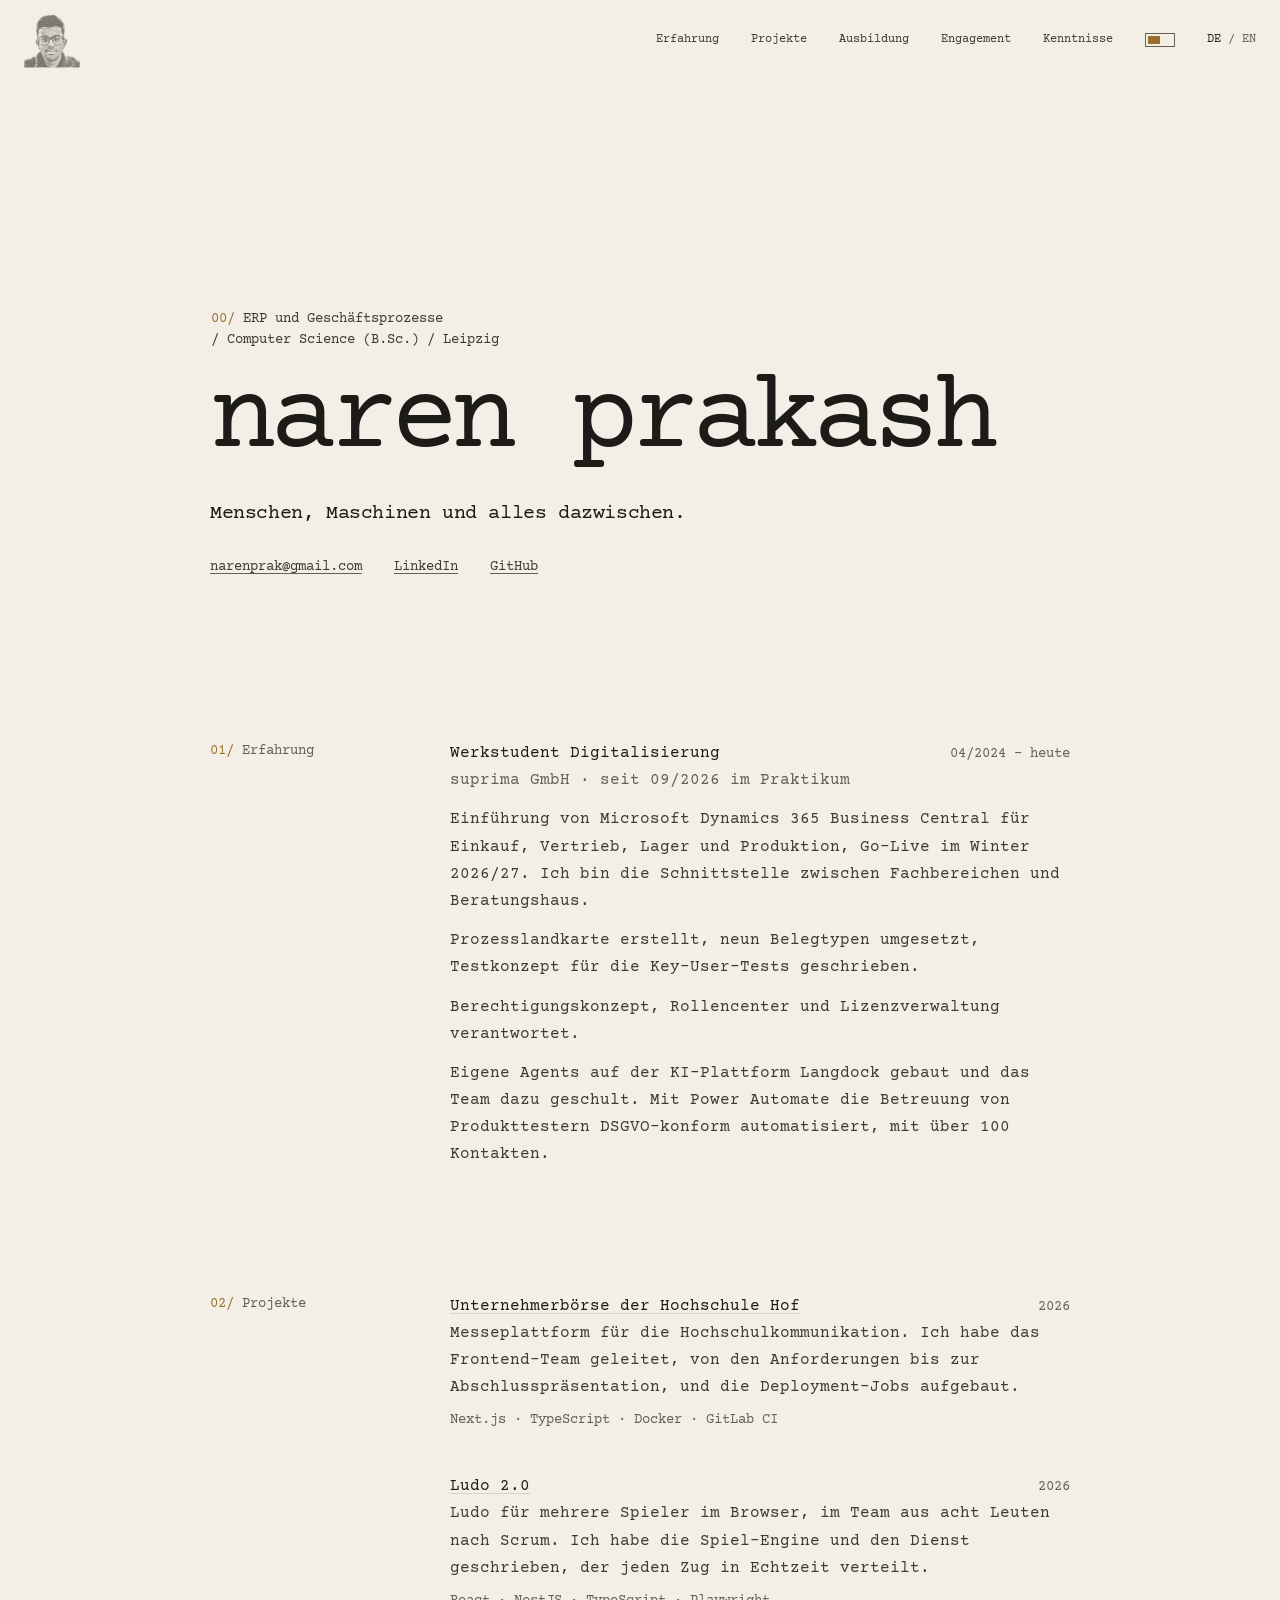
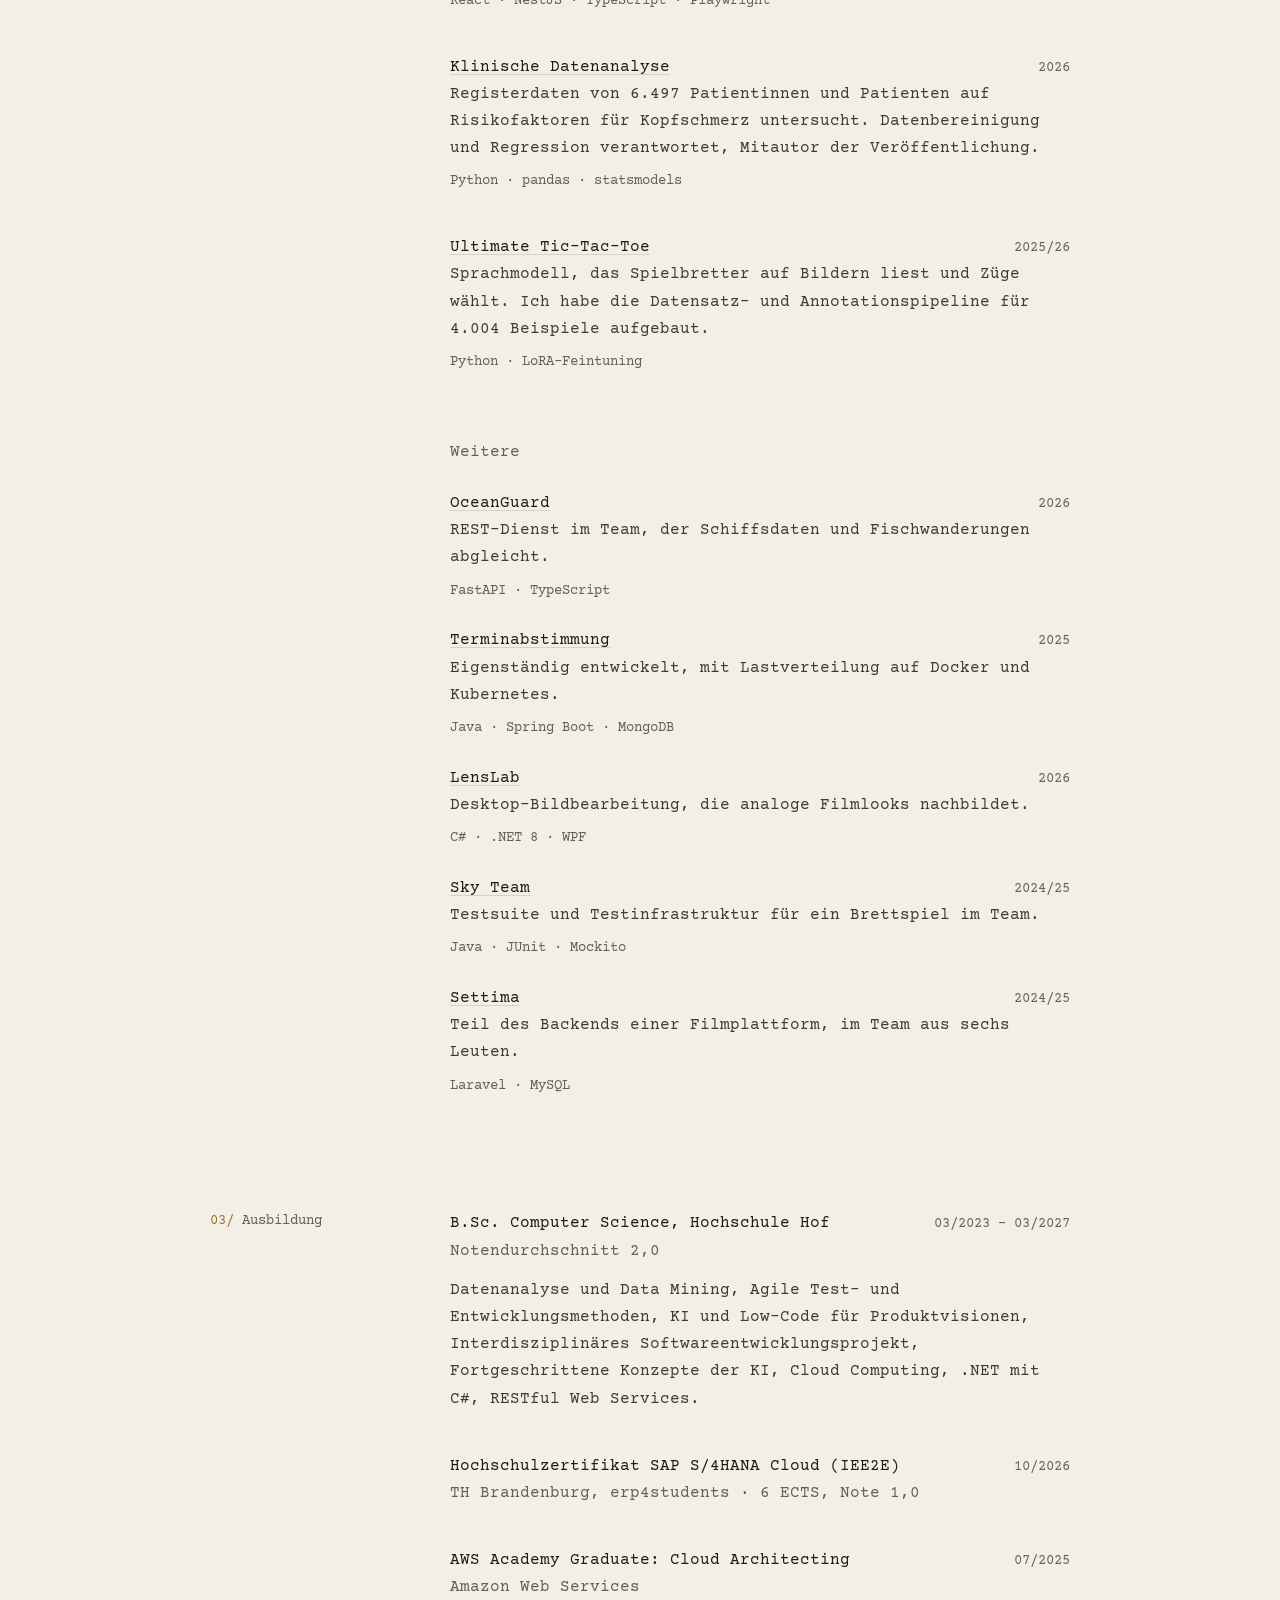
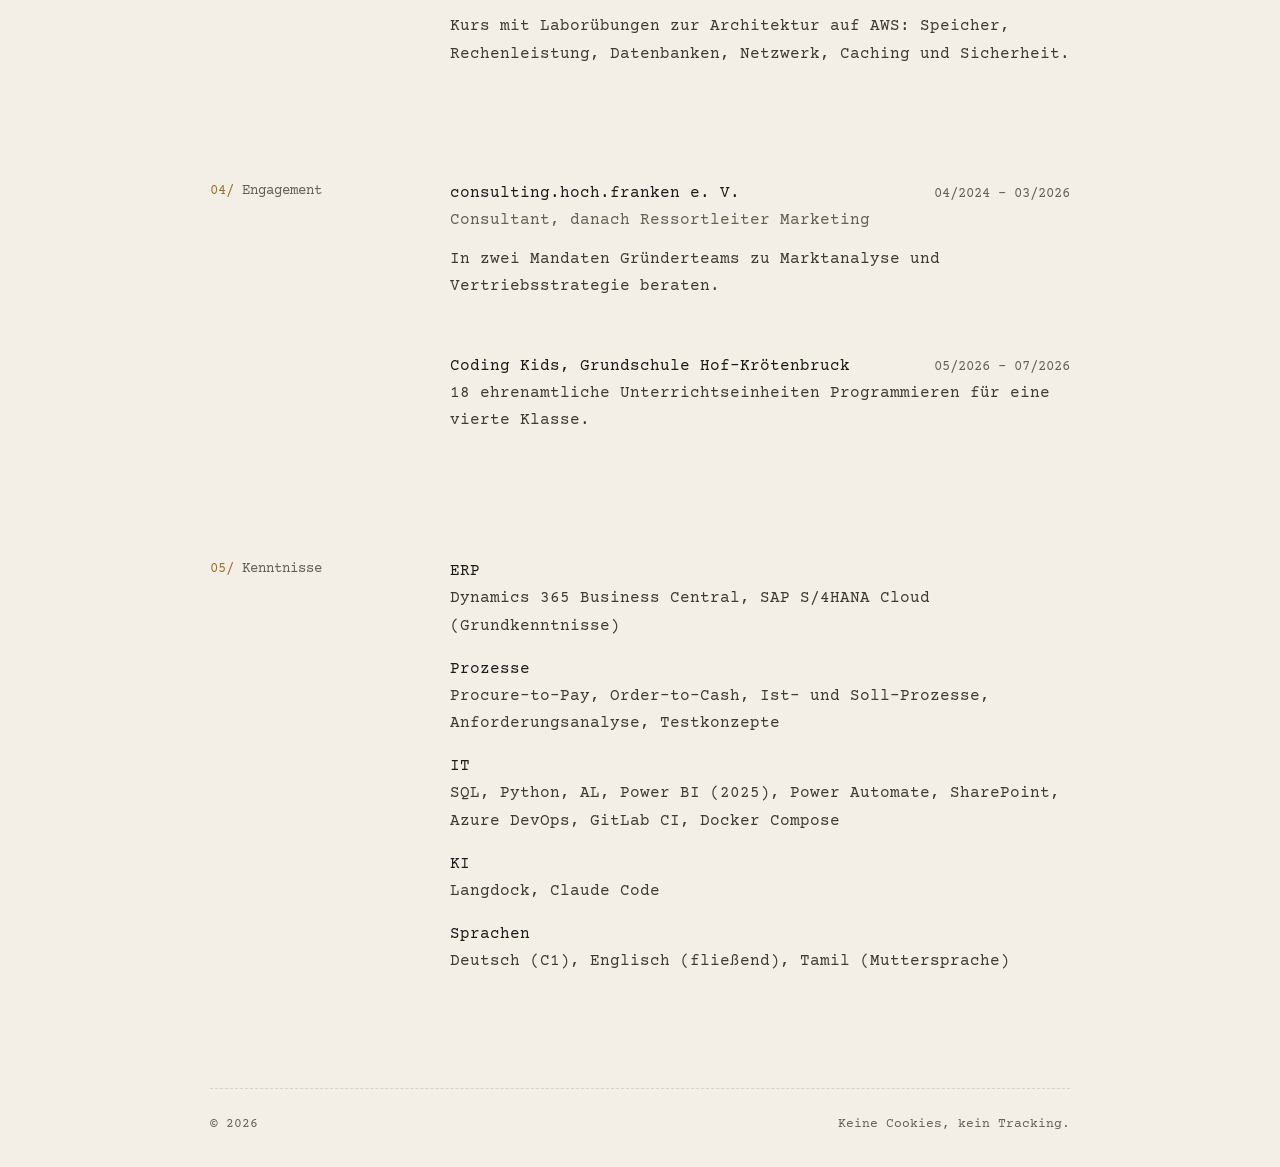
==== commit 70444b22: "Schreibmaschinen-Porträt als Logo" ====
--- a/index.html
+++ b/index.html
@@ -13,7 +13,7 @@
 <main>
 
 <header class="top">
-  <a class="mark" href="#">np</a>
+  <a class="mark" href="#"><img class="logo-dark" src="img/logo-dark.png" alt="Naren Prakash" width="56" height="56"><img class="logo-light" src="img/logo-light.png" alt="Naren Prakash" width="56" height="56"></a>
   <ul class="nav">
     <li><a href="#erfahrung">Erfahrung</a></li>
     <li><a href="#projekte">Projekte</a></li>
--- a/style.css
+++ b/style.css
@@ -61,11 +61,19 @@
 .top {
   position: sticky; top: 0; z-index: 2;
   display: flex; justify-content: space-between; align-items: center;
-  padding: 16px 0;
+  padding: 12px 0;
   background: var(--paper);
   font-size: 12px;
 }
 .mark { color: var(--ink); font-weight: 700; text-decoration: none; letter-spacing: -0.04em; font-size: 15px; }
+.mark img { display: block; }
+.logo-light { display: none !important; }
+@media (prefers-color-scheme: light) {
+  :root:not([data-theme="dark"]) .logo-dark { display: none !important; }
+  :root:not([data-theme="dark"]) .logo-light { display: block !important; }
+}
+:root[data-theme="light"] .logo-dark { display: none !important; }
+:root[data-theme="light"] .logo-light { display: block !important; }
 .nav { display: flex; gap: 32px; margin: 0; padding: 0; list-style: none; }
 .nav a { text-decoration: none; }
 .nav a:hover { color: var(--accent); }
